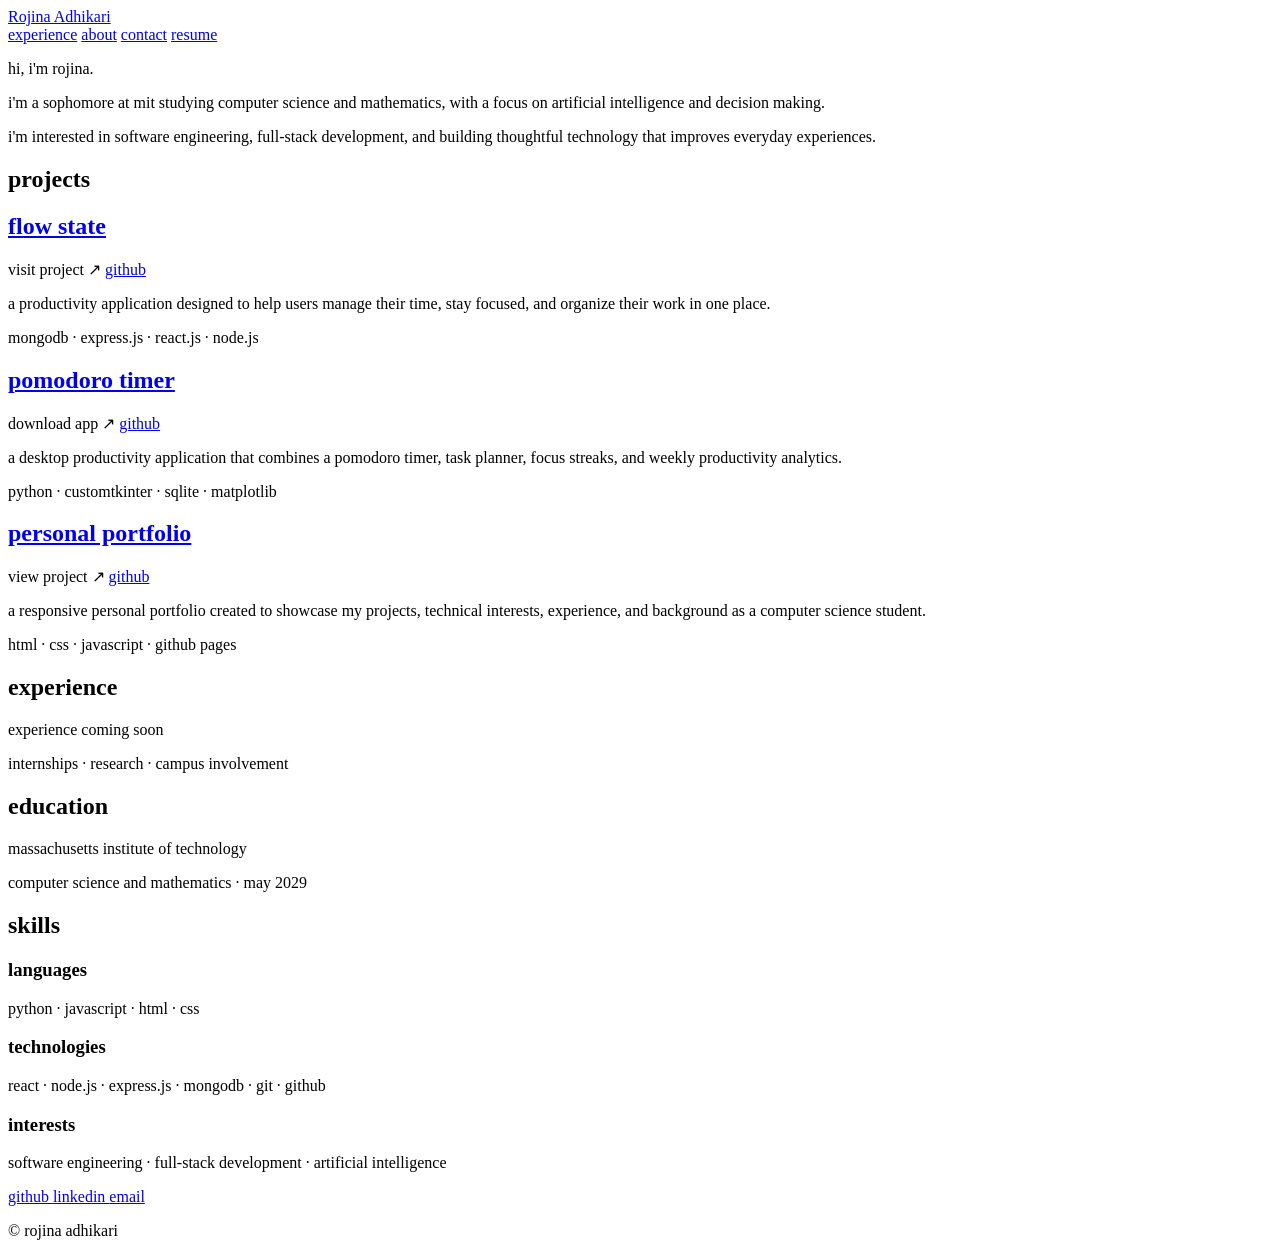
==== index.html @ 0243353c "updated pomodoro timer project" ====
<!DOCTYPE html>
<html lang="en">
<head>
    <meta charset="UTF-8">

    <meta
        name="viewport"
        content="width=device-width, initial-scale=1.0"
    >

    <meta
        name="description"
        content="Rojina Adhikari's portfolio featuring software engineering and web development projects."
    >

    <title>Rojina Adhikari | Portfolio</title>

    <link rel="stylesheet" href="style.css">
    <script src="script.js" defer></script>
</head>

<body>
    <header class="site-header">
        <a class="name" href="index.html">
            Rojina Adhikari
        </a>

        <nav aria-label="Main navigation">
            <a href="index.html" aria-current="page">experience</a>
            <a href="about.html">about</a>
            <a href="mailto:rojina@mit.edu">contact</a>

            <a
                href="assets/Rojina_Adhikari_Resume_2026.pdf"
                target="_blank"
                rel="noopener noreferrer"
            >
                resume
            </a>
        </nav>
    </header>

    <main>
        <!-- Introduction -->
        <section class="intro">
            <p class="intro-greeting">hi, i'm rojina.</p>

            <p>
                i'm a sophomore at mit studying computer science and
                mathematics, with a focus on artificial intelligence and
                decision making.
            </p>

            <p>
                i'm interested in software engineering, full-stack
                development, and building thoughtful technology that improves
                everyday experiences.
            </p>
        </section>

        <!-- Projects -->
        <section id="projects">
            <h1>projects</h1>

            <!-- project 1: Flow State -->
            <article class="project-card">
                <div class="entry-heading">
                    <h2 class="project-title">
                        <a
                            class="project-live-link"
                            href="https://megna10-rojinaadhikarii-6.onrender.com/"
                            target="_blank"
                            rel="noopener noreferrer"
                            aria-label="Open the Flow State application"
                        >
                            flow state
                        </a>
                    </h2>

                    <div class="project-actions">
                        <span class="visit-project" aria-hidden="true">
                            visit project ↗
                        </span>
                        <a
                            class="github-link"
                            href="https://github.com/weblab-class/megna10-rojinaadhikarii"
                            target="_blank"
                            rel="noopener noreferrer"
                            aria-label="View Flow State on GitHub"
                        >
                            github
                        </a>
                    </div>
                </div>

                <p class="entry-description">
                    a productivity application designed to help users manage
                    their time, stay focused, and organize their work in one
                    place.
                </p>

                <p class="entry-meta">
                    mongodb · express.js · react.js · node.js
                </p>
            </article>

            <!-- project 2: Pomodoro Timer -->
            <article class="project-card">
                <div class="entry-heading">
                    <h2 class="project-title">
                        <a
                            class="project-live-link"
                            href="https://github.com/rojinaadhikarii/pomodorotimer/releases/latest"
                            target="_blank"
                            rel="noopener noreferrer"
                            aria-label="Download the Pomodoro Timer application"
                        >
                            pomodoro timer
                        </a>
                    </h2>

                    <div class="project-actions">
                        <span class="visit-project" aria-hidden="true">
                            download app ↗
                        </span>

                        <a
                            class="github-link"
                            href="https://github.com/rojinaadhikarii/pomodorotimer"
                            target="_blank"
                            rel="noopener noreferrer"
                            aria-label="View Pomodoro Timer on GitHub"
                        >
                            github
                        </a>
                    </div>
                </div>

                <p class="entry-description">
                    a desktop productivity application that combines a pomodoro timer,
                    task planner, focus streaks, and weekly productivity analytics.
                </p>

                <p class="entry-meta">
                    python · customtkinter · sqlite · matplotlib
                </p>
            </article>

            <!-- Project 3: Portfolio -->
            <article class="project-card">
                <div class="entry-heading">
                    <h2 class="project-title">
                        <a
                            class="project-live-link"
                            href="index.html"
                            aria-label="View Rojina Adhikari's personal portfolio"
                        >
                            personal portfolio
                        </a>
                    </h2>

                    <div class="project-actions">
                        <span class="visit-project" aria-hidden="true">
                            view project ↗
                        </span>

                        <!-- Replace # with this portfolio's GitHub URL -->
                        <a
                            class="github-link unavailable"
                            href="#"
                            aria-label="Portfolio GitHub repository coming soon"
                            aria-disabled="true"
                            title="GitHub repository coming soon"
                        >
                            github
                        </a>
                    </div>
                </div>

                <p class="entry-description">
                    a responsive personal portfolio created to showcase my
                    projects, technical interests, experience, and background
                    as a computer science student.
                </p>

                <p class="entry-meta">
                    html · css · javascript · github pages
                </p>
            </article>
        </section>

        <!-- Experience -->
        <section id="experience">
            <h2 class="section-title">experience</h2>

            <article class="entry">
                <p class="entry-description">
                    experience coming soon
                </p>

                <p class="entry-meta">
                    internships · research · campus involvement
                </p>
            </article>
        </section>

        <!-- Education -->
        <section id="education">
            <h2 class="section-title">education</h2>

            <article class="entry">
                <p class="entry-description">
                    massachusetts institute of technology
                </p>

                <p class="entry-meta">
                    computer science and mathematics · may 2029
                </p>
            </article>
        </section>

        <!-- Skills -->
        <section id="skills">
            <h2 class="section-title">skills</h2>

            <div class="skills-grid">
                <div class="skill-group">
                    <h3>languages</h3>

                    <p>
                        python · javascript · html · css
                    </p>
                </div>

                <div class="skill-group">
                    <h3>technologies</h3>

                    <p>
                        react · node.js · express.js · mongodb · git · github
                    </p>
                </div>

                <div class="skill-group">
                    <h3>interests</h3>

                    <p>
                        software engineering · full-stack development ·
                        artificial intelligence
                    </p>
                </div>
            </div>
        </section>
    </main>

    <footer>
        <div class="social-links">
            <a
                href="https://github.com/rojinaadhikarii"
                target="_blank"
                rel="noopener noreferrer"
            >
                github
            </a>

            <a
                href="https://www.linkedin.com/in/rojinaadhikarii"
                target="_blank"
                rel="noopener noreferrer"
            >
                linkedin
            </a>

            <a href="mailto:rojina@mit.edu">
                email
            </a>
        </div>

        <p>
            © <span id="year"></span> rojina adhikari
        </p>
    </footer>
</body>
</html>
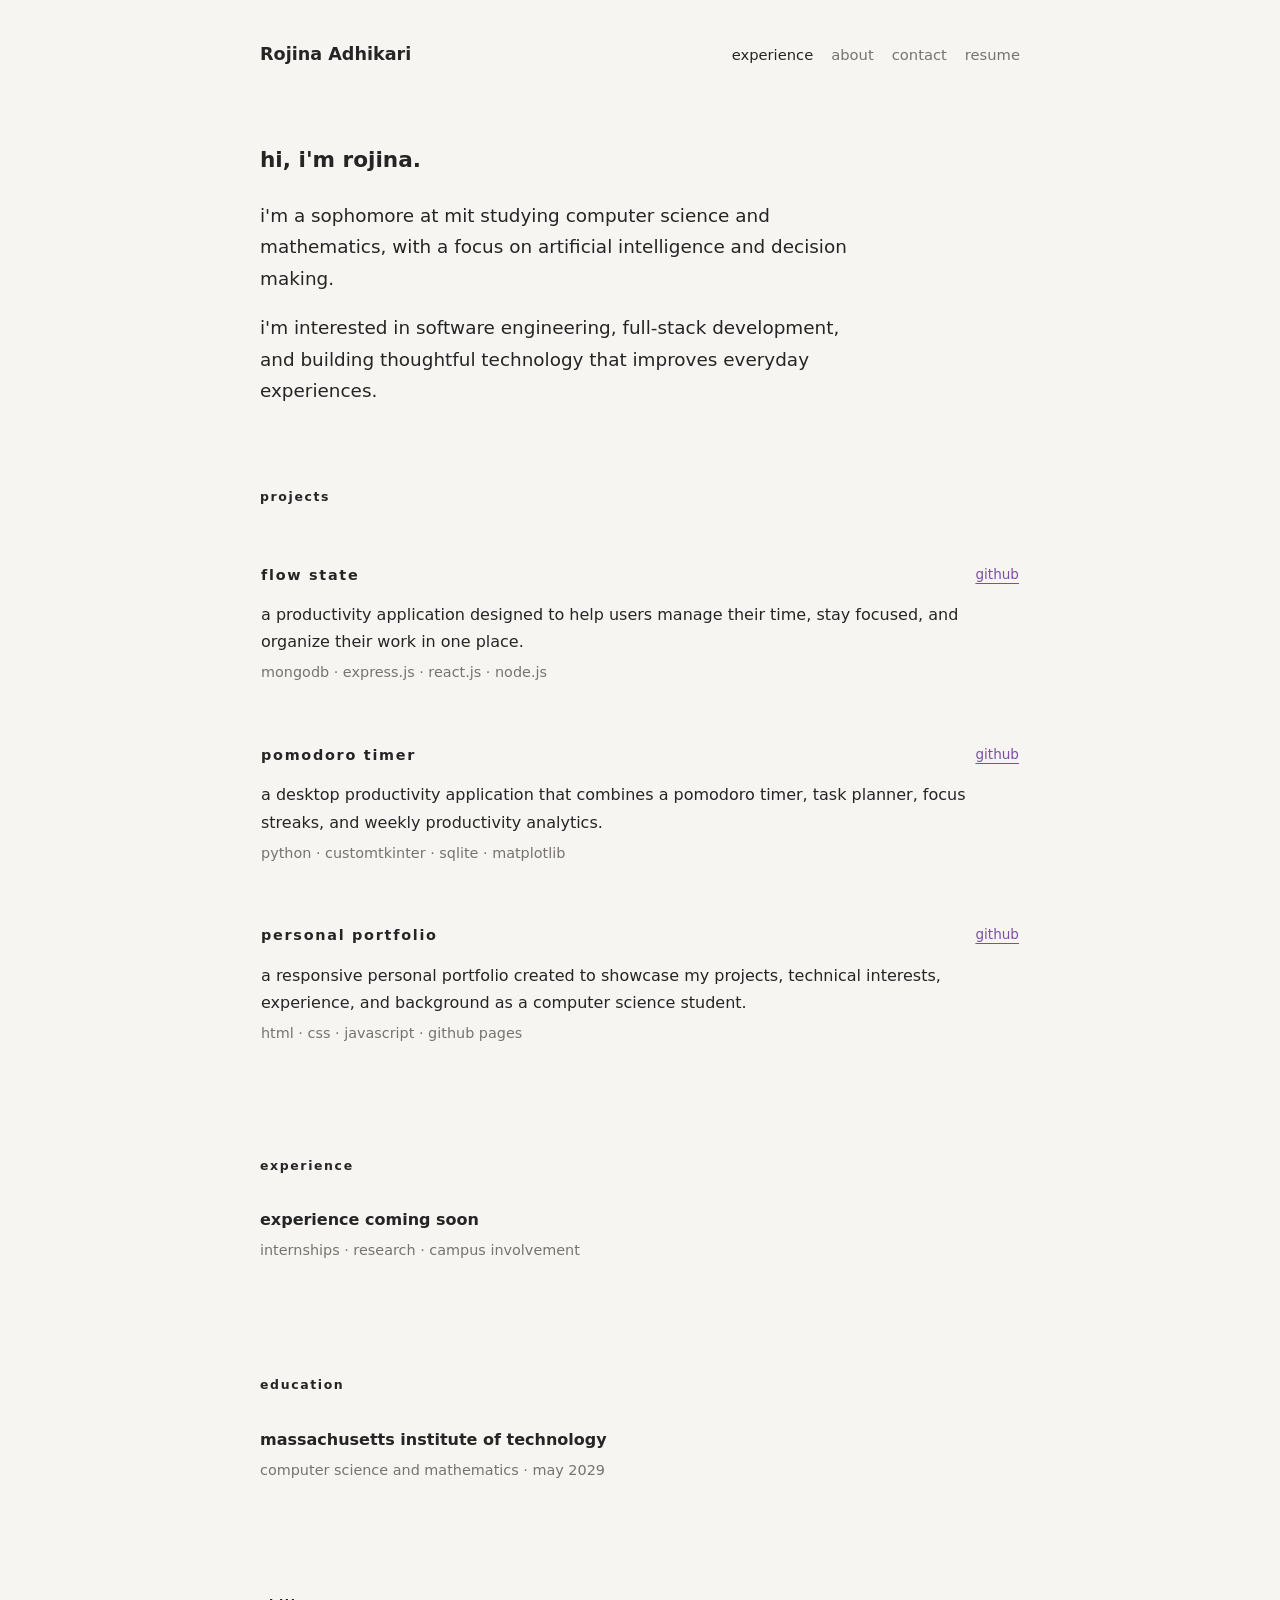
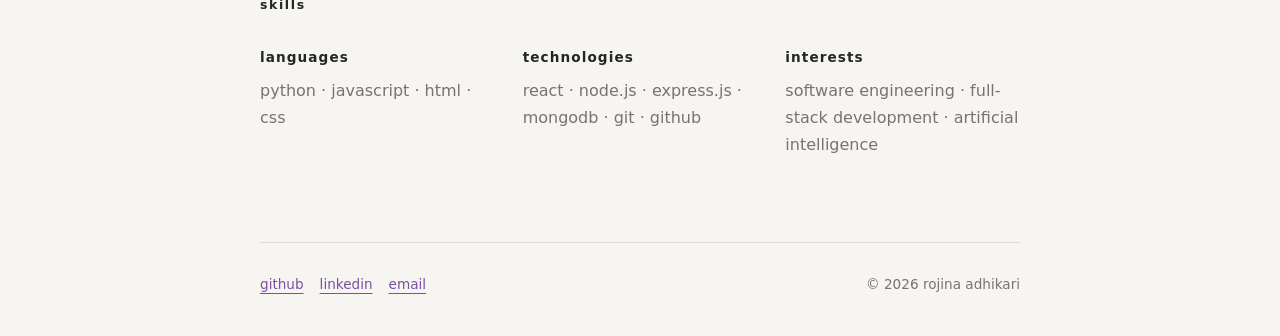
==== commit c8e72c4a: "updated portfolio project section" ====
--- a/index.html
+++ b/index.html
@@ -166,11 +166,11 @@
 
                         <!-- Replace # with this portfolio's GitHub URL -->
                         <a
-                            class="github-link unavailable"
-                            href="#"
-                            aria-label="Portfolio GitHub repository coming soon"
+                            class="github-link"
+                            href="https://github.com/rojinaadhikarii/rojinaadhikariportfolio"
+                            aria-label="Portfolio GitHub repository"
                             aria-disabled="true"
-                            title="GitHub repository coming soon"
+                            title="GitHub repository"
                         >
                             github
                         </a>
--- a/style.css
+++ b/style.css
@@ -0,0 +1,396 @@
+:root {
+    --background: #f7f5f2;
+    --text: #252525;
+    --muted: #77736d;
+    --accent: #7b4fa3;
+    --border: #dedbd6;
+    --card-hover: #efebe6;
+    --focus-ring: rgba(123, 79, 163, 0.25);
+    --max-width: 760px;
+}
+
+* {
+    box-sizing: border-box;
+}
+
+html {
+    scroll-behavior: smooth;
+}
+
+body {
+    margin: 0;
+    background: var(--background);
+    color: var(--text);
+    font-family:
+        Inter,
+        ui-sans-serif,
+        system-ui,
+        -apple-system,
+        BlinkMacSystemFont,
+        "Segoe UI",
+        sans-serif;
+    font-size: 16px;
+    line-height: 1.7;
+}
+
+a {
+    color: var(--accent);
+    text-decoration-thickness: 1px;
+    text-underline-offset: 4px;
+}
+
+a:hover {
+    opacity: 0.75;
+}
+
+a:focus-visible {
+    outline: 3px solid var(--focus-ring);
+    outline-offset: 4px;
+    border-radius: 3px;
+}
+
+/* Center the page content */
+.site-header,
+main,
+footer {
+    width: min(calc(100% - 40px), var(--max-width));
+    margin-inline: auto;
+}
+
+/* Header */
+.site-header {
+    display: flex;
+    align-items: center;
+    justify-content: space-between;
+    gap: 24px;
+    padding: 40px 0 72px;
+}
+
+.name {
+    color: var(--text);
+    font-size: 1.1rem;
+    font-weight: 600;
+    text-decoration: none;
+    white-space: nowrap;
+}
+
+nav {
+    display: flex;
+    flex-wrap: wrap;
+    gap: 18px;
+}
+
+nav a {
+    color: var(--muted);
+    font-size: 0.92rem;
+    text-decoration: none;
+}
+
+nav a:hover,
+nav a[aria-current="page"] {
+    color: var(--text);
+}
+
+/* Introduction */
+.intro {
+    max-width: 600px;
+    margin-bottom: 80px;
+    font-size: 1.15rem;
+}
+
+.intro-greeting {
+    margin-top: 0;
+    font-size: 1.35rem;
+    font-weight: 600;
+}
+
+/* Sections */
+section {
+    margin-bottom: 84px;
+}
+
+h1,
+.section-title {
+    margin: 0 0 30px;
+    font-size: 0.78rem;
+    font-weight: 700;
+    letter-spacing: 0.13em;
+}
+
+/* Regular entries */
+.entry {
+    padding: 0 0 28px;
+}
+
+.entry + .entry {
+    padding-top: 28px;
+    border-top: 1px solid var(--border);
+}
+
+.entry-description {
+    margin: 14px 0 0;
+}
+
+.entry-meta {
+    margin: 5px 0 0;
+    color: var(--muted);
+    font-size: 0.9rem;
+}
+
+/* Project cards */
+.project-card {
+    position: relative;
+    margin: 0 -22px;
+    padding: 24px 22px;
+    border: 1px solid transparent;
+    border-radius: 12px;
+    cursor: pointer;
+    transition:
+        background-color 180ms ease,
+        border-color 180ms ease,
+        box-shadow 180ms ease,
+        transform 180ms ease;
+}
+
+/* Divider between project cards */
+.project-card + .project-card {
+    margin-top: 8px;
+}
+
+.project-card:hover,
+.project-card:focus-within {
+    background: var(--card-hover);
+    border-color: var(--border);
+    box-shadow: 0 12px 30px rgba(37, 37, 37, 0.08);
+    transform: translateY(-3px);
+}
+
+/*
+The title link's invisible area covers the whole card.
+This makes the whole project card clickable.
+*/
+.project-live-link::after {
+    position: absolute;
+    inset: 0;
+    z-index: 1;
+    content: "";
+    border-radius: 12px;
+}
+
+.entry-heading {
+    display: flex;
+    align-items: flex-start;
+    justify-content: space-between;
+    gap: 20px;
+}
+
+.project-title {
+    margin: 0;
+    font-size: 0.9rem;
+    font-weight: 700;
+    letter-spacing: 0.12em;
+}
+
+.project-title a {
+    color: var(--text);
+    text-decoration: none;
+    transition: color 180ms ease;
+}
+
+.project-card:hover .project-title a,
+.project-card:focus-within .project-title a {
+    color: var(--accent);
+    opacity: 1;
+}
+
+.project-actions {
+    position: relative;
+    z-index: 2;
+    display: flex;
+    align-items: center;
+    flex-shrink: 0;
+    gap: 14px;
+    font-size: 0.85rem;
+}
+
+.visit-project {
+    color: var(--accent);
+    opacity: 0;
+    transform: translateX(-8px);
+    transition:
+        opacity 180ms ease,
+        transform 180ms ease;
+}
+
+.project-card:hover .visit-project,
+.project-card:focus-within .visit-project {
+    opacity: 1;
+    transform: translateX(0);
+}
+
+.github-link {
+    position: relative;
+    z-index: 3;
+}
+
+.github-link:hover {
+    opacity: 0.65;
+}
+
+/* Temporary links that have not been added yet */
+.unavailable {
+    color: var(--muted);
+    cursor: not-allowed;
+    text-decoration-style: dotted;
+}
+
+.muted-action {
+    color: var(--muted);
+}
+
+.project-placeholder {
+    cursor: default;
+}
+
+/* Prevent unavailable cards from looking like active links */
+.project-placeholder .project-live-link::after {
+    display: none;
+}
+
+.project-placeholder:hover {
+    transform: none;
+    box-shadow: none;
+}
+
+/* Experience and education */
+#experience .entry-description,
+#education .entry-description {
+    font-weight: 600;
+}
+
+/* Skills */
+.skills-grid {
+    display: grid;
+    grid-template-columns: repeat(3, 1fr);
+    gap: 28px;
+}
+
+.skill-group h3 {
+    margin: 0 0 8px;
+    font-size: 0.85rem;
+    font-weight: 700;
+    letter-spacing: 0.08em;
+}
+
+.skill-group p {
+    margin: 0;
+    color: var(--muted);
+}
+
+/* About page */
+.about {
+    max-width: 640px;
+}
+
+.about h1 {
+    margin: 0 0 10px;
+    font-size: 2rem;
+    letter-spacing: normal;
+    text-transform: lowercase;
+}
+
+.about p {
+    margin: 0 0 24px;
+}
+
+.pronouns {
+    color: var(--muted);
+}
+
+/* Footer */
+footer {
+    display: flex;
+    justify-content: space-between;
+    gap: 20px;
+    padding: 30px 0 40px;
+    color: var(--muted);
+    font-size: 0.85rem;
+    border-top: 1px solid var(--border);
+}
+
+footer p {
+    margin: 0;
+}
+
+.social-links {
+    display: flex;
+    flex-wrap: wrap;
+    gap: 16px;
+}
+
+/* Reduced-motion accessibility */
+@media (prefers-reduced-motion: reduce) {
+    html {
+        scroll-behavior: auto;
+    }
+
+    .project-card,
+    .visit-project,
+    .project-title a {
+        transition: none;
+    }
+}
+
+/* Phone layout */
+@media (max-width: 600px) {
+    .site-header {
+        align-items: flex-start;
+        flex-direction: column;
+        padding: 30px 0 50px;
+    }
+
+    nav {
+        gap: 14px;
+    }
+
+    .intro {
+        margin-bottom: 60px;
+    }
+
+    section {
+        margin-bottom: 64px;
+    }
+
+    .project-card {
+        margin-inline: -14px;
+        padding: 20px 14px;
+    }
+
+    .entry-heading {
+        flex-direction: column;
+        gap: 8px;
+    }
+
+    .project-actions {
+        justify-content: space-between;
+        width: 100%;
+    }
+
+    /*
+    Hover does not normally exist on phones, so keep the
+    project action visible.
+    */
+    .visit-project {
+        opacity: 1;
+        transform: none;
+    }
+
+    .skills-grid {
+        grid-template-columns: 1fr;
+        gap: 24px;
+    }
+
+    footer {
+        flex-direction: column;
+    }
+}
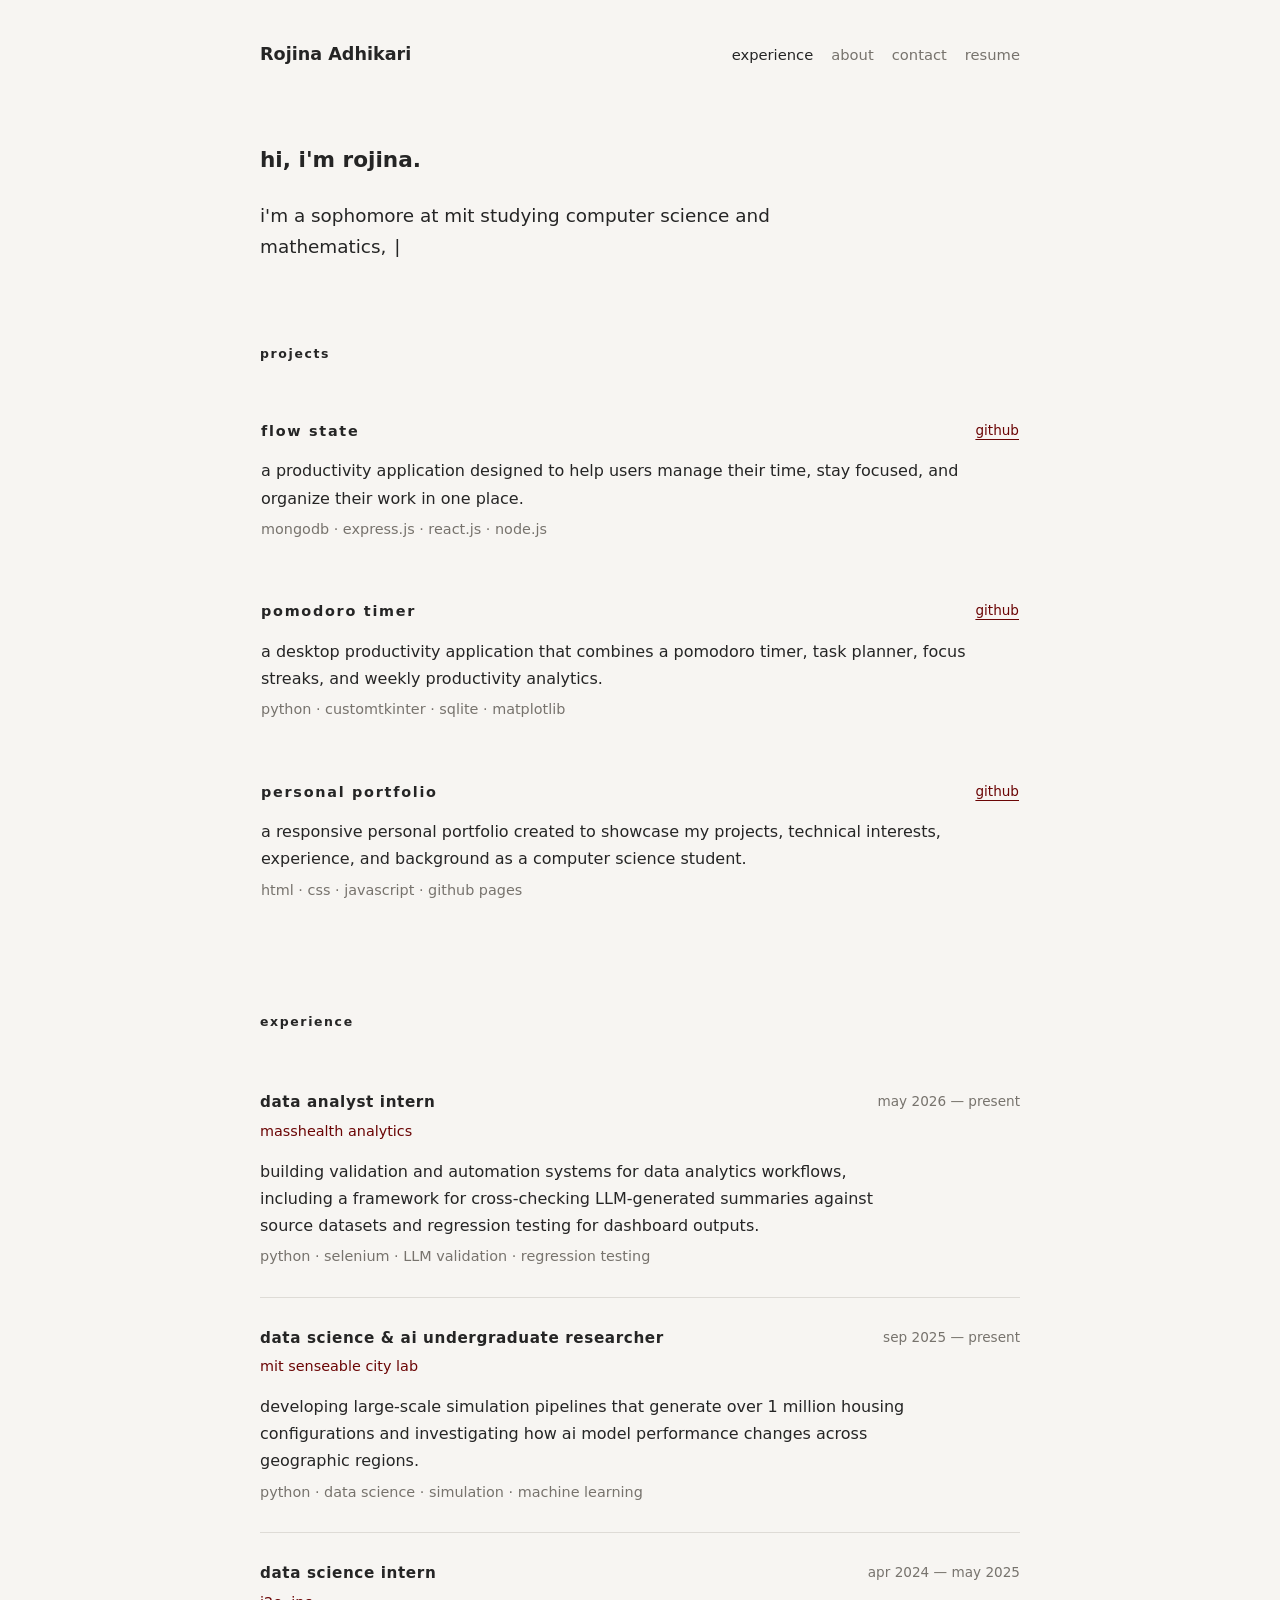
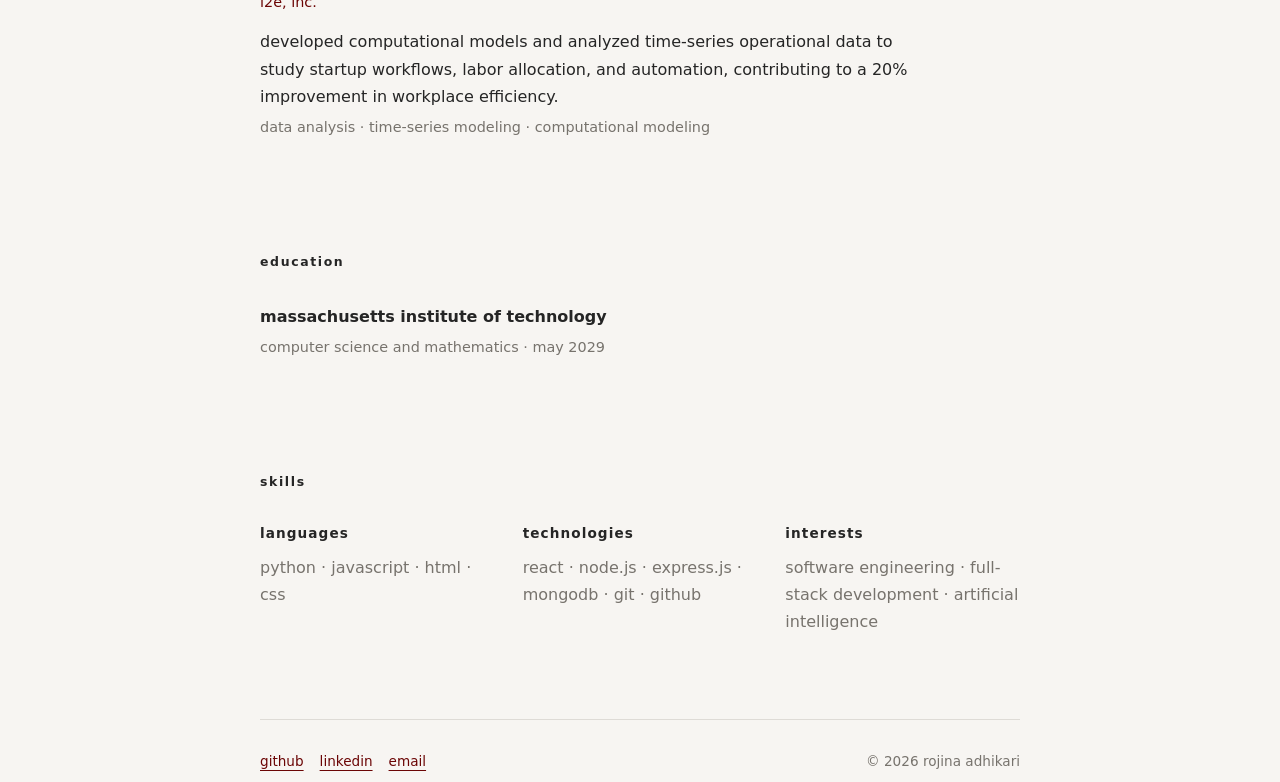
==== commit cd649a80: "Initial portfolio commit" ====
--- a/index.html
+++ b/index.html
@@ -1,5 +1,6 @@
 <!DOCTYPE html>
 <html lang="en">
+
 <head>
     <meta charset="UTF-8">
 
@@ -20,15 +21,30 @@
 </head>
 
 <body>
+
+    <!-- Header -->
     <header class="site-header">
+
         <a class="name" href="index.html">
             Rojina Adhikari
         </a>
 
         <nav aria-label="Main navigation">
-            <a href="index.html" aria-current="page">experience</a>
-            <a href="about.html">about</a>
-            <a href="mailto:rojina@mit.edu">contact</a>
+
+            <a
+                href="index.html"
+                aria-current="page"
+            >
+                experience
+            </a>
+
+            <a href="about.html">
+                about
+            </a>
+
+            <a href="mailto:rojina@mit.edu">
+                contact
+            </a>
 
             <a
                 href="assets/Rojina_Adhikari_Resume_2026.pdf"
@@ -37,35 +53,45 @@
             >
                 resume
             </a>
+
         </nav>
+
     </header>
 
+
     <main>
-        <!-- Introduction -->
+
+        <!-- Introduction / Typing Animation -->
         <section class="intro">
-            <p class="intro-greeting">hi, i'm rojina.</p>
+
+            <p class="intro-greeting">
+                <span id="typing-greeting"></span>
+            </p>
 
             <p>
-                i'm a sophomore at mit studying computer science and
-                mathematics, with a focus on artificial intelligence and
-                decision making.
+                <span id="typing-line-1"></span>
             </p>
 
             <p>
-                i'm interested in software engineering, full-stack
-                development, and building thoughtful technology that improves
-                everyday experiences.
-            </p>
+                <span id="typing-line-2"></span>
+            </p>
+
         </section>
+
 
         <!-- Projects -->
         <section id="projects">
+
             <h1>projects</h1>
 
-            <!-- project 1: Flow State -->
+
+            <!-- Project 1: Flow State -->
             <article class="project-card">
+
                 <div class="entry-heading">
+
                     <h2 class="project-title">
+
                         <a
                             class="project-live-link"
                             href="https://megna10-rojinaadhikarii-6.onrender.com/"
@@ -75,12 +101,18 @@
                         >
                             flow state
                         </a>
+
                     </h2>
 
                     <div class="project-actions">
-                        <span class="visit-project" aria-hidden="true">
+
+                        <span
+                            class="visit-project"
+                            aria-hidden="true"
+                        >
                             visit project ↗
                         </span>
+
                         <a
                             class="github-link"
                             href="https://github.com/weblab-class/megna10-rojinaadhikarii"
@@ -90,7 +122,9 @@
                         >
                             github
                         </a>
+
                     </div>
+
                 </div>
 
                 <p class="entry-description">
@@ -102,12 +136,17 @@
                 <p class="entry-meta">
                     mongodb · express.js · react.js · node.js
                 </p>
+
             </article>
 
-            <!-- project 2: Pomodoro Timer -->
+
+            <!-- Project 2: Pomodoro Timer -->
             <article class="project-card">
+
                 <div class="entry-heading">
+
                     <h2 class="project-title">
+
                         <a
                             class="project-live-link"
                             href="https://github.com/rojinaadhikarii/pomodorotimer/releases/latest"
@@ -117,10 +156,15 @@
                         >
                             pomodoro timer
                         </a>
+
                     </h2>
 
                     <div class="project-actions">
-                        <span class="visit-project" aria-hidden="true">
+
+                        <span
+                            class="visit-project"
+                            aria-hidden="true"
+                        >
                             download app ↗
                         </span>
 
@@ -133,23 +177,31 @@
                         >
                             github
                         </a>
+
                     </div>
+
                 </div>
 
                 <p class="entry-description">
-                    a desktop productivity application that combines a pomodoro timer,
-                    task planner, focus streaks, and weekly productivity analytics.
+                    a desktop productivity application that combines a
+                    pomodoro timer, task planner, focus streaks, and weekly
+                    productivity analytics.
                 </p>
 
                 <p class="entry-meta">
                     python · customtkinter · sqlite · matplotlib
                 </p>
+
             </article>
 
-            <!-- Project 3: Portfolio -->
+
+            <!-- Project 3: Personal Portfolio -->
             <article class="project-card">
+
                 <div class="entry-heading">
+
                     <h2 class="project-title">
+
                         <a
                             class="project-live-link"
                             href="index.html"
@@ -157,24 +209,30 @@
                         >
                             personal portfolio
                         </a>
+
                     </h2>
 
                     <div class="project-actions">
-                        <span class="visit-project" aria-hidden="true">
+
+                        <span
+                            class="visit-project"
+                            aria-hidden="true"
+                        >
                             view project ↗
                         </span>
 
-                        <!-- Replace # with this portfolio's GitHub URL -->
                         <a
                             class="github-link"
                             href="https://github.com/rojinaadhikarii/rojinaadhikariportfolio"
-                            aria-label="Portfolio GitHub repository"
-                            aria-disabled="true"
-                            title="GitHub repository"
+                            target="_blank"
+                            rel="noopener noreferrer"
+                            aria-label="View personal portfolio on GitHub"
                         >
                             github
                         </a>
+
                     </div>
+
                 </div>
 
                 <p class="entry-description">
@@ -186,29 +244,117 @@
                 <p class="entry-meta">
                     html · css · javascript · github pages
                 </p>
+
             </article>
+
         </section>
 
+
         <!-- Experience -->
-        <section id="experience">
-            <h2 class="section-title">experience</h2>
-
-            <article class="entry">
-                <p class="entry-description">
-                    experience coming soon
-                </p>
-
-                <p class="entry-meta">
-                    internships · research · campus involvement
-                </p>
-            </article>
-        </section>
+    <section id="experience">
+        <h2 class="section-title">experience</h2>
+
+        <!-- MassHealth -->
+        <article class="experience-entry">
+            <div class="experience-heading">
+                <div>
+                    <h3 class="experience-role">
+                        data analyst intern
+                    </h3>
+
+                    <p class="experience-company">
+                        masshealth analytics
+                    </p>
+                </div>
+
+                <p class="experience-date">
+                    may 2026 — present
+                </p>
+            </div>
+
+            <p class="experience-description">
+                building validation and automation systems for data analytics
+                workflows, including a framework for cross-checking LLM-generated
+                summaries against source datasets and regression testing for
+                dashboard outputs.
+            </p>
+
+            <p class="entry-meta">
+                python · selenium · LLM validation · regression testing
+            </p>
+        </article>
+
+
+        <!-- MIT Senseable City Lab -->
+        <article class="experience-entry">
+            <div class="experience-heading">
+                <div>
+                    <h3 class="experience-role">
+                        data science & ai undergraduate researcher
+                    </h3>
+
+                    <p class="experience-company">
+                        mit senseable city lab
+                    </p>
+                </div>
+
+                <p class="experience-date">
+                    sep 2025 — present
+                </p>
+            </div>
+
+            <p class="experience-description">
+                developing large-scale simulation pipelines that generate over
+                1 million housing configurations and investigating how ai model
+                performance changes across geographic regions.
+            </p>
+
+            <p class="entry-meta">
+                python · data science · simulation · machine learning
+            </p>
+        </article>
+
+
+        <!-- i2E -->
+        <article class="experience-entry">
+            <div class="experience-heading">
+                <div>
+                    <h3 class="experience-role">
+                        data science intern
+                    </h3>
+
+                    <p class="experience-company">
+                        i2e, inc.
+                    </p>
+                </div>
+
+                <p class="experience-date">
+                    apr 2024 — may 2025
+                </p>
+            </div>
+
+            <p class="experience-description">
+                developed computational models and analyzed time-series
+                operational data to study startup workflows, labor allocation,
+                and automation, contributing to a 20% improvement in workplace
+                efficiency.
+            </p>
+
+            <p class="entry-meta">
+                data analysis · time-series modeling · computational modeling
+            </p>
+        </article>
+    </section>
 
         <!-- Education -->
         <section id="education">
-            <h2 class="section-title">education</h2>
+
+            <h2 class="section-title">
+                education
+            </h2>
 
             <article class="entry">
+
                 <p class="entry-description">
                     massachusetts institute of technology
                 </p>
@@ -216,44 +362,66 @@
                 <p class="entry-meta">
                     computer science and mathematics · may 2029
                 </p>
+
             </article>
+
         </section>
+
 
         <!-- Skills -->
         <section id="skills">
-            <h2 class="section-title">skills</h2>
+
+            <h2 class="section-title">
+                skills
+            </h2>
 
             <div class="skills-grid">
+
                 <div class="skill-group">
+
                     <h3>languages</h3>
 
                     <p>
                         python · javascript · html · css
                     </p>
-                </div>
+
+                </div>
+
 
                 <div class="skill-group">
+
                     <h3>technologies</h3>
 
                     <p>
                         react · node.js · express.js · mongodb · git · github
                     </p>
-                </div>
+
+                </div>
+
 
                 <div class="skill-group">
+
                     <h3>interests</h3>
 
                     <p>
                         software engineering · full-stack development ·
                         artificial intelligence
                     </p>
-                </div>
+
+                </div>
+
             </div>
+
         </section>
+
     </main>
 
+
+    <!-- Footer -->
     <footer>
+
         <div class="social-links">
+
             <a
                 href="https://github.com/rojinaadhikarii"
                 target="_blank"
@@ -273,11 +441,15 @@
             <a href="mailto:rojina@mit.edu">
                 email
             </a>
+
         </div>
 
         <p>
             © <span id="year"></span> rojina adhikari
         </p>
+
     </footer>
+
 </body>
+
 </html>
--- a/style.css
+++ b/style.css
@@ -2,10 +2,10 @@
     --background: #f7f5f2;
     --text: #252525;
     --muted: #77736d;
-    --accent: #7b4fa3;
+    --accent: #6b0505;
     --border: #dedbd6;
     --card-hover: #efebe6;
-    --focus-ring: rgba(123, 79, 163, 0.25);
+    --focus-ring: rgba(106, 14, 14, 0.803);
     --max-width: 760px;
 }
 
@@ -262,13 +262,13 @@
     box-shadow: none;
 }
 
-/* Experience and education */
+/* experience and education */
 #experience .entry-description,
 #education .entry-description {
     font-weight: 600;
 }
 
-/* Skills */
+/* skills */
 .skills-grid {
     display: grid;
     grid-template-columns: repeat(3, 1fr);
@@ -393,4 +393,80 @@
     footer {
         flex-direction: column;
     }
+}
+
+/* typing effects */
+
+.typing-active::after {
+    content: "|";
+    margin-left: 2px;
+    animation: blink 0.4s infinite;
+}
+
+@keyframes blink {
+    0%,
+    50% {
+        opacity: 1;
+    }
+
+    51%,
+    100% {
+        opacity: 0;
+    }
+}
+
+/* Experience */
+
+.experience-entry {
+    padding: 28px 0;
+}
+
+.experience-entry + .experience-entry {
+    border-top: 1px solid var(--border);
+}
+
+.experience-heading {
+    display: flex;
+    align-items: flex-start;
+    justify-content: space-between;
+    gap: 24px;
+}
+
+.experience-role {
+    margin: 0;
+    font-size: 0.95rem;
+    font-weight: 700;
+    letter-spacing: 0.04em;
+}
+
+.experience-company {
+    margin: 3px 0 0;
+    color: var(--accent);
+    font-size: 0.9rem;
+    font-weight: 500;
+}
+
+.experience-date {
+    flex-shrink: 0;
+    margin: 0;
+    color: var(--muted);
+    font-size: 0.85rem;
+}
+
+.experience-description {
+    max-width: 650px;
+    margin: 14px 0 0;
+}
+
+/* mobile experience layout */
+
+@media (max-width: 600px) {
+    .experience-heading {
+        flex-direction: column;
+        gap: 4px;
+    }
+
+    .experience-date {
+        margin-top: 2px;
+    }
 }
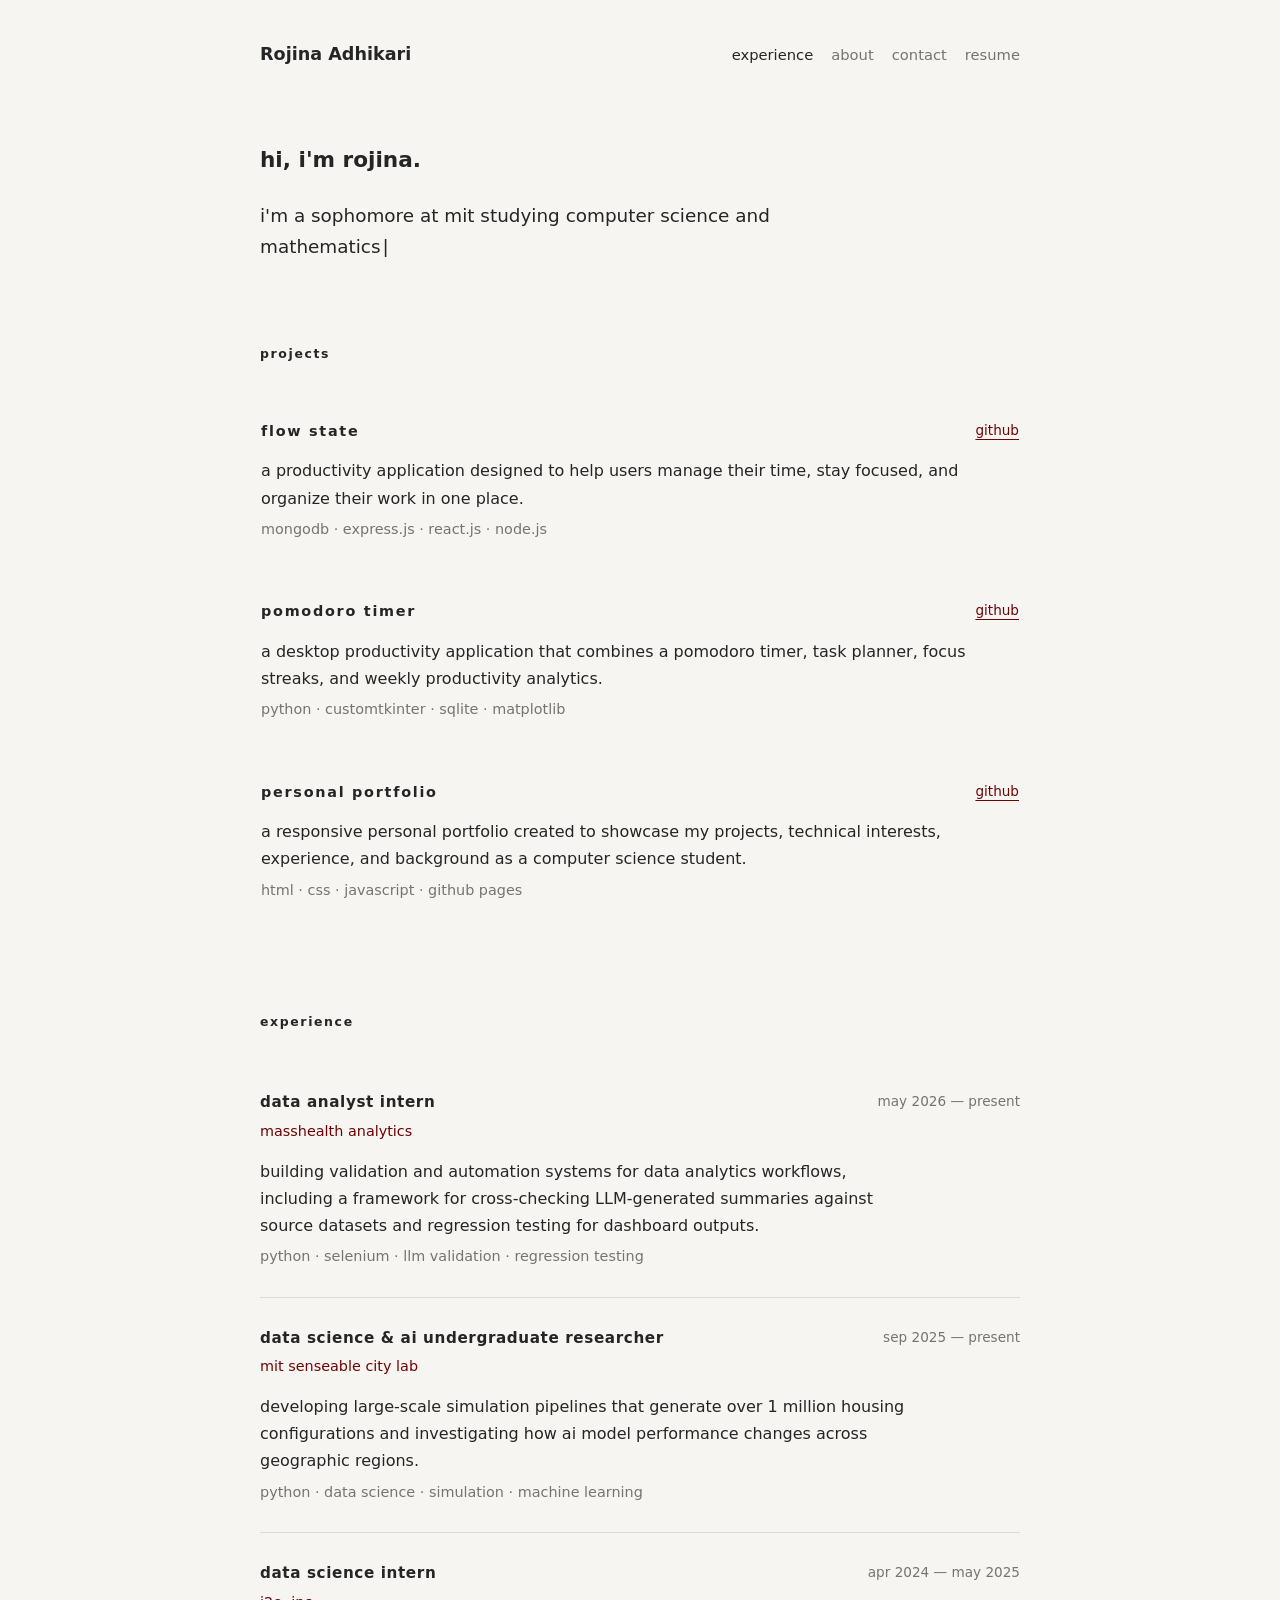
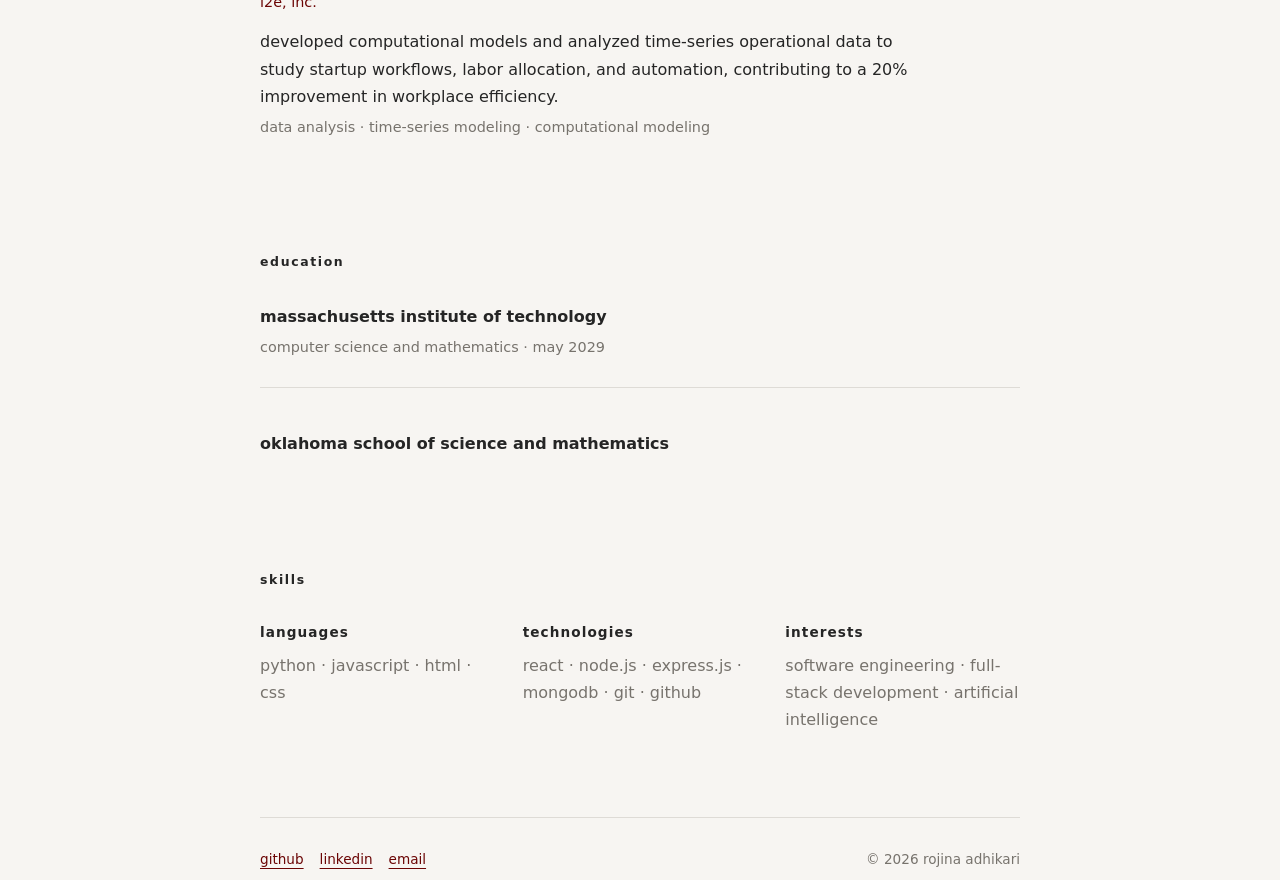
==== commit 146d9a77: "updated education section" ====
--- a/index.html
+++ b/index.html
@@ -48,6 +48,7 @@
 
             <a
                 href="assets/Rojina_Adhikari_Resume_2026.pdf"
+                
                 target="_blank"
                 rel="noopener noreferrer"
             >
@@ -280,7 +281,7 @@
             </p>
 
             <p class="entry-meta">
-                python · selenium · LLM validation · regression testing
+                python · selenium · llm validation · regression testing
             </p>
         </article>
 
@@ -365,6 +366,18 @@
 
             </article>
 
+            <article class="entry">
+
+                <p class="entry-description">
+                    oklahoma school of science and mathematics
+                </p>
+
+                <!-- <p class="entry-meta">
+                    computer science and mathematics · may 2029
+                </p> -->
+
+            </article>
+
         </section>
 
 
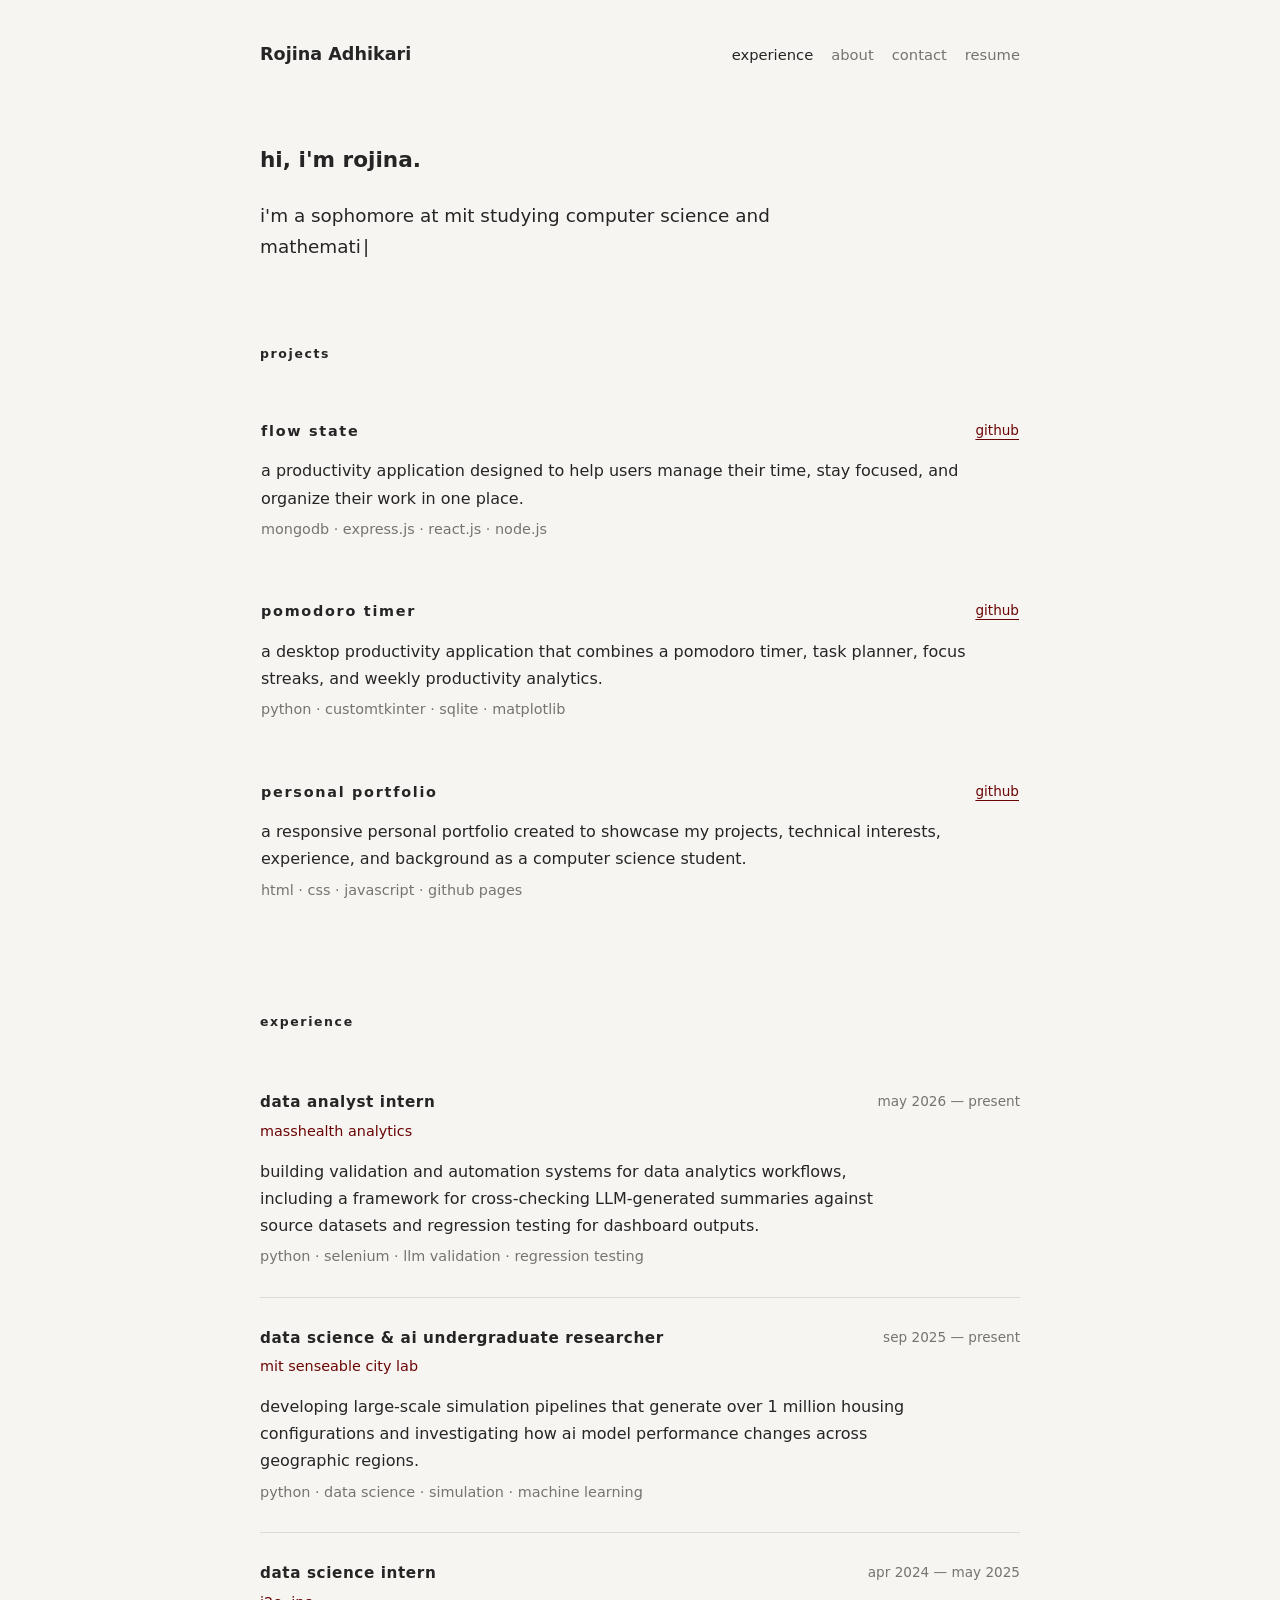
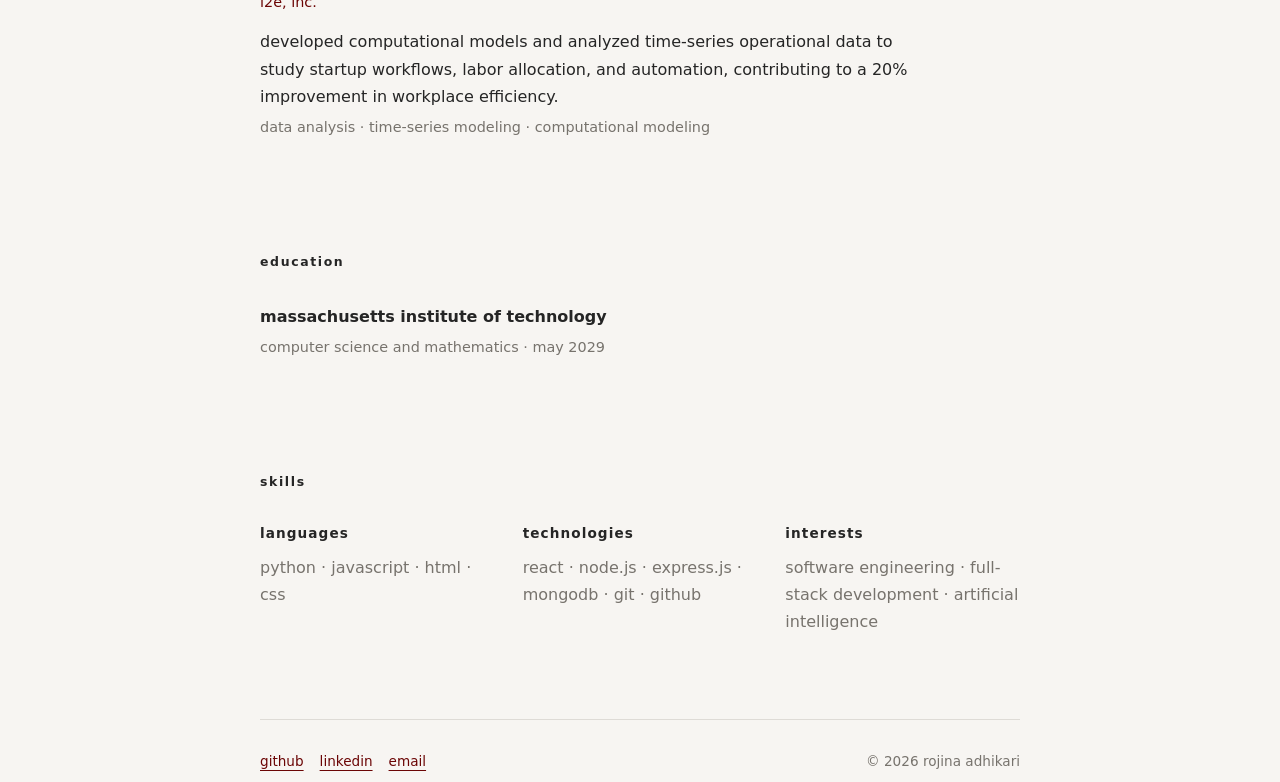
==== commit e11e0061: "removed education sub section" ====
--- a/index.html
+++ b/index.html
@@ -366,18 +366,6 @@
 
             </article>
 
-            <article class="entry">
-
-                <p class="entry-description">
-                    oklahoma school of science and mathematics
-                </p>
-
-                <!-- <p class="entry-meta">
-                    computer science and mathematics · may 2029
-                </p> -->
-
-            </article>
-
         </section>
 
 
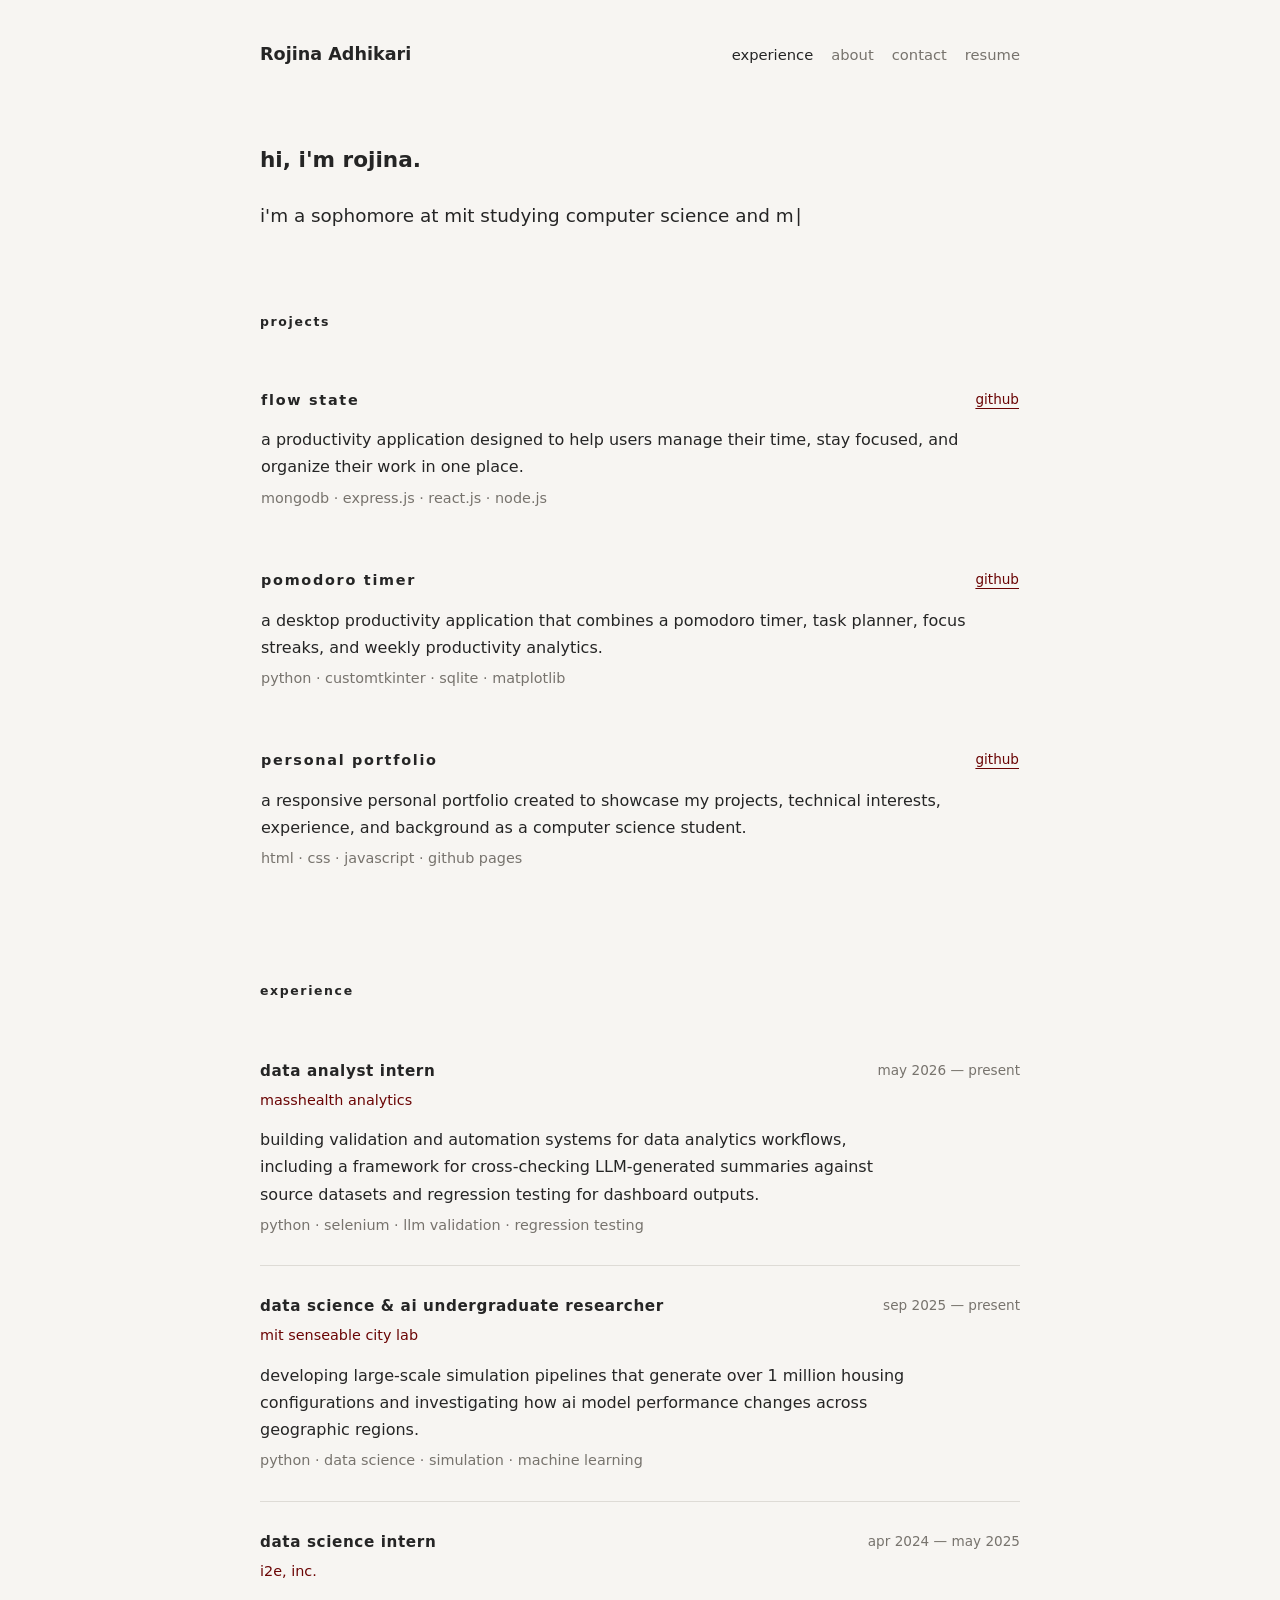
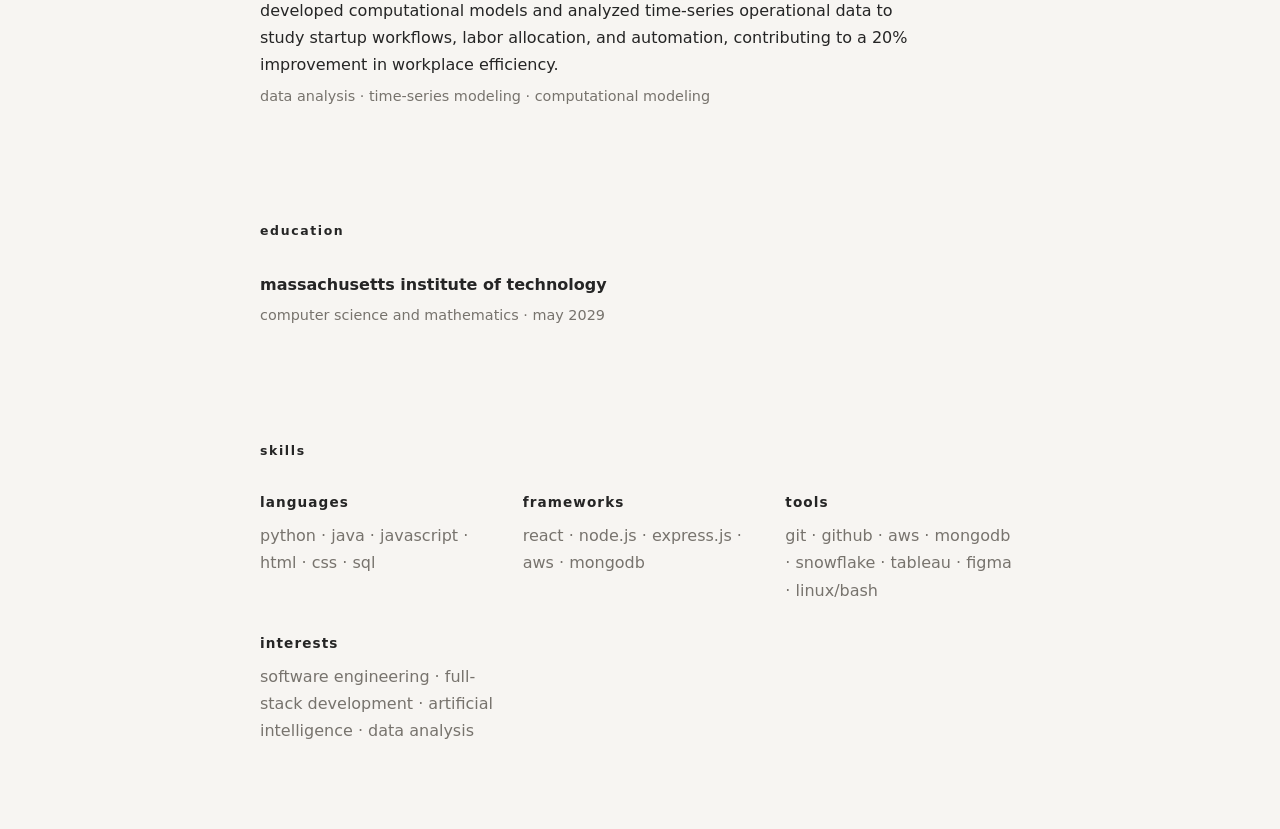
==== commit 8653b423: "updated skills section categories" ====
--- a/index.html
+++ b/index.html
@@ -379,78 +379,34 @@
             <div class="skills-grid">
 
                 <div class="skill-group">
-
                     <h3>languages</h3>
-
                     <p>
-                        python · javascript · html · css
-                    </p>
-
-                </div>
-
+                        python · java · javascript · html · css · sql
+                    </p>
+                </div>
 
                 <div class="skill-group">
-
-                    <h3>technologies</h3>
-
+                    <h3>frameworks</h3>
                     <p>
-                        react · node.js · express.js · mongodb · git · github
-                    </p>
-
-                </div>
-
+                        react · node.js · express.js · aws · mongodb
+                    </p>
+                </div>
 
                 <div class="skill-group">
-
+                    <h3>tools</h3>
+                    <p>
+                        git · github · aws · mongodb · snowflake · tableau · figma · linux/bash
+                    </p>
+                </div>
+
+                <div class="skill-group">
                     <h3>interests</h3>
-
                     <p>
                         software engineering · full-stack development ·
-                        artificial intelligence
-                    </p>
-
+                        artificial intelligence · data analysis
+                    </p>
                 </div>
 
             </div>
 
-        </section>
-
-    </main>
-
-
-    <!-- Footer -->
-    <footer>
-
-        <div class="social-links">
-
-            <a
-                href="https://github.com/rojinaadhikarii"
-                target="_blank"
-                rel="noopener noreferrer"
-            >
-                github
-            </a>
-
-            <a
-                href="https://www.linkedin.com/in/rojinaadhikarii"
-                target="_blank"
-                rel="noopener noreferrer"
-            >
-                linkedin
-            </a>
-
-            <a href="mailto:rojina@mit.edu">
-                email
-            </a>
-
-        </div>
-
-        <p>
-            © <span id="year"></span> rojina adhikari
-        </p>
-
-    </footer>
-
-</body>
-
-</html>+        </section>
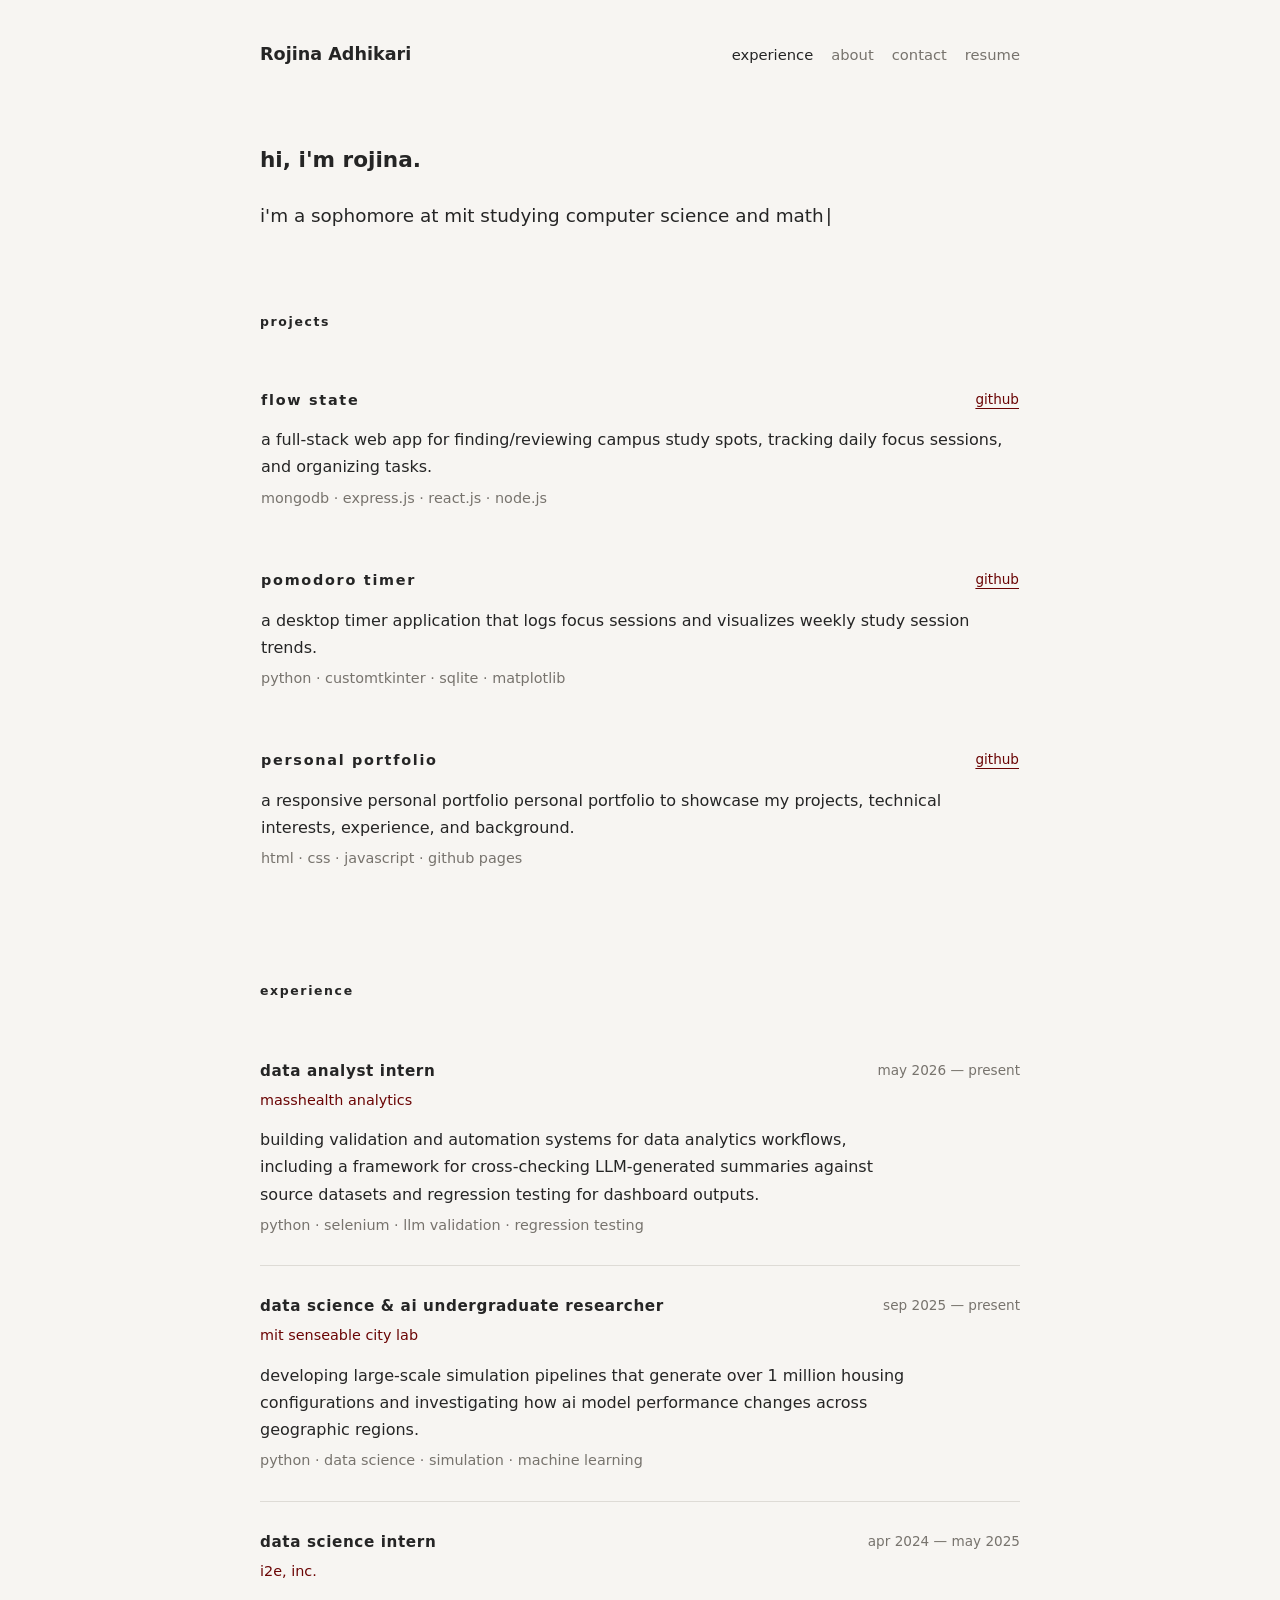
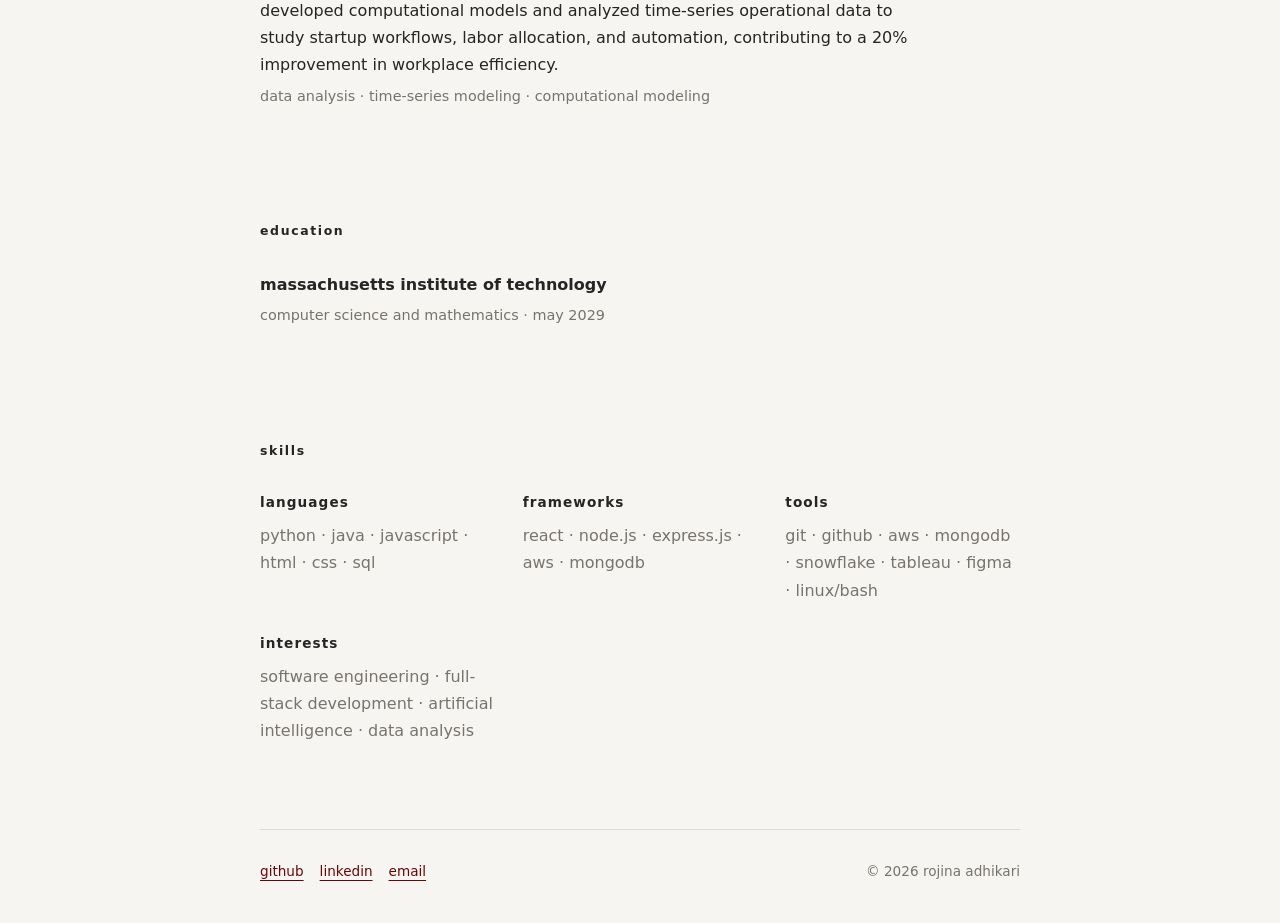
==== commit 62985fe6: "updated project descriptions" ====
--- a/index.html
+++ b/index.html
@@ -22,7 +22,7 @@
 
 <body>
 
-    <!-- Header -->
+    <!-- header -->
     <header class="site-header">
 
         <a class="name" href="index.html">
@@ -48,7 +48,6 @@
 
             <a
                 href="assets/Rojina_Adhikari_Resume_2026.pdf"
-                
                 target="_blank"
                 rel="noopener noreferrer"
             >
@@ -62,7 +61,7 @@
 
     <main>
 
-        <!-- Introduction / Typing Animation -->
+        <!-- intro -->
         <section class="intro">
 
             <p class="intro-greeting">
@@ -80,13 +79,13 @@
         </section>
 
 
-        <!-- Projects -->
+        <!-- projects -->
         <section id="projects">
 
             <h1>projects</h1>
 
 
-            <!-- Project 1: Flow State -->
+            <!-- flow state -->
             <article class="project-card">
 
                 <div class="entry-heading">
@@ -129,9 +128,7 @@
                 </div>
 
                 <p class="entry-description">
-                    a productivity application designed to help users manage
-                    their time, stay focused, and organize their work in one
-                    place.
+                    a full-stack web app for finding/reviewing campus study spots, tracking daily focus sessions, and organizing tasks.
                 </p>
 
                 <p class="entry-meta">
@@ -141,7 +138,7 @@
             </article>
 
 
-            <!-- Project 2: Pomodoro Timer -->
+            <!-- pomodoro timer -->
             <article class="project-card">
 
                 <div class="entry-heading">
@@ -184,9 +181,7 @@
                 </div>
 
                 <p class="entry-description">
-                    a desktop productivity application that combines a
-                    pomodoro timer, task planner, focus streaks, and weekly
-                    productivity analytics.
+                    a desktop timer application that logs focus sessions and visualizes weekly study session trends.
                 </p>
 
                 <p class="entry-meta">
@@ -196,7 +191,7 @@
             </article>
 
 
-            <!-- Project 3: Personal Portfolio -->
+            <!-- portfolio -->
             <article class="project-card">
 
                 <div class="entry-heading">
@@ -237,9 +232,7 @@
                 </div>
 
                 <p class="entry-description">
-                    a responsive personal portfolio created to showcase my
-                    projects, technical interests, experience, and background
-                    as a computer science student.
+                    a responsive personal portfolio personal portfolio to showcase my projects, technical interests, experience, and background.
                 </p>
 
                 <p class="entry-meta">
@@ -251,103 +244,104 @@
         </section>
 
 
-        <!-- Experience -->
-    <section id="experience">
-        <h2 class="section-title">experience</h2>
-
-        <!-- MassHealth -->
-        <article class="experience-entry">
-            <div class="experience-heading">
-                <div>
-                    <h3 class="experience-role">
-                        data analyst intern
-                    </h3>
-
-                    <p class="experience-company">
-                        masshealth analytics
-                    </p>
-                </div>
-
-                <p class="experience-date">
-                    may 2026 — present
-                </p>
-            </div>
-
-            <p class="experience-description">
-                building validation and automation systems for data analytics
-                workflows, including a framework for cross-checking LLM-generated
-                summaries against source datasets and regression testing for
-                dashboard outputs.
-            </p>
-
-            <p class="entry-meta">
-                python · selenium · llm validation · regression testing
-            </p>
-        </article>
-
-
-        <!-- MIT Senseable City Lab -->
-        <article class="experience-entry">
-            <div class="experience-heading">
-                <div>
-                    <h3 class="experience-role">
-                        data science & ai undergraduate researcher
-                    </h3>
-
-                    <p class="experience-company">
-                        mit senseable city lab
-                    </p>
-                </div>
-
-                <p class="experience-date">
-                    sep 2025 — present
-                </p>
-            </div>
-
-            <p class="experience-description">
-                developing large-scale simulation pipelines that generate over
-                1 million housing configurations and investigating how ai model
-                performance changes across geographic regions.
-            </p>
-
-            <p class="entry-meta">
-                python · data science · simulation · machine learning
-            </p>
-        </article>
-
-
-        <!-- i2E -->
-        <article class="experience-entry">
-            <div class="experience-heading">
-                <div>
-                    <h3 class="experience-role">
-                        data science intern
-                    </h3>
-
-                    <p class="experience-company">
-                        i2e, inc.
-                    </p>
-                </div>
-
-                <p class="experience-date">
-                    apr 2024 — may 2025
-                </p>
-            </div>
-
-            <p class="experience-description">
-                developed computational models and analyzed time-series
-                operational data to study startup workflows, labor allocation,
-                and automation, contributing to a 20% improvement in workplace
-                efficiency.
-            </p>
-
-            <p class="entry-meta">
-                data analysis · time-series modeling · computational modeling
-            </p>
-        </article>
-    </section>
-
-        <!-- Education -->
+        <!-- experience -->
+        <section id="experience">
+            <h2 class="section-title">experience</h2>
+
+            <!-- masshealth -->
+            <article class="experience-entry">
+                <div class="experience-heading">
+                    <div>
+                        <h3 class="experience-role">
+                            data analyst intern
+                        </h3>
+
+                        <p class="experience-company">
+                            masshealth analytics
+                        </p>
+                    </div>
+
+                    <p class="experience-date">
+                        may 2026 — present
+                    </p>
+                </div>
+
+                <p class="experience-description">
+                    building validation and automation systems for data analytics
+                    workflows, including a framework for cross-checking LLM-generated
+                    summaries against source datasets and regression testing for
+                    dashboard outputs.
+                </p>
+
+                <p class="entry-meta">
+                    python · selenium · llm validation · regression testing
+                </p>
+            </article>
+
+
+            <!-- mit senseable city lab -->
+            <article class="experience-entry">
+                <div class="experience-heading">
+                    <div>
+                        <h3 class="experience-role">
+                            data science & ai undergraduate researcher
+                        </h3>
+
+                        <p class="experience-company">
+                            mit senseable city lab
+                        </p>
+                    </div>
+
+                    <p class="experience-date">
+                        sep 2025 — present
+                    </p>
+                </div>
+
+                <p class="experience-description">
+                    developing large-scale simulation pipelines that generate over
+                    1 million housing configurations and investigating how ai model
+                    performance changes across geographic regions.
+                </p>
+
+                <p class="entry-meta">
+                    python · data science · simulation · machine learning
+                </p>
+            </article>
+
+
+            <!-- i2e -->
+            <article class="experience-entry">
+                <div class="experience-heading">
+                    <div>
+                        <h3 class="experience-role">
+                            data science intern
+                        </h3>
+
+                        <p class="experience-company">
+                            i2e, inc.
+                        </p>
+                    </div>
+
+                    <p class="experience-date">
+                        apr 2024 — may 2025
+                    </p>
+                </div>
+
+                <p class="experience-description">
+                    developed computational models and analyzed time-series
+                    operational data to study startup workflows, labor allocation,
+                    and automation, contributing to a 20% improvement in workplace
+                    efficiency.
+                </p>
+
+                <p class="entry-meta">
+                    data analysis · time-series modeling · computational modeling
+                </p>
+            </article>
+        </section>
+
+
+        <!-- education -->
         <section id="education">
 
             <h2 class="section-title">
@@ -369,7 +363,7 @@
         </section>
 
 
-        <!-- Skills -->
+        <!-- skills -->
         <section id="skills">
 
             <h2 class="section-title">
@@ -409,4 +403,44 @@
 
             </div>
 
-        </section>+        </section>
+
+    </main>
+
+
+    <!-- footer -->
+    <footer>
+
+        <div class="social-links">
+
+            <a
+                href="https://github.com/rojinaadhikarii"
+                target="_blank"
+                rel="noopener noreferrer"
+            >
+                github
+            </a>
+
+            <a
+                href="https://www.linkedin.com/in/rojinaadhikarii"
+                target="_blank"
+                rel="noopener noreferrer"
+            >
+                linkedin
+            </a>
+
+            <a href="mailto:rojina@mit.edu">
+                email
+            </a>
+
+        </div>
+
+        <p>
+            © <span id="year"></span> rojina adhikari
+        </p>
+
+    </footer>
+
+</body>
+
+</html>
--- a/style.css
+++ b/style.css
@@ -49,7 +49,7 @@
     border-radius: 3px;
 }
 
-/* Center the page content */
+/* center page content */
 .site-header,
 main,
 footer {
@@ -57,7 +57,7 @@
     margin-inline: auto;
 }
 
-/* Header */
+/* header */
 .site-header {
     display: flex;
     align-items: center;
@@ -91,7 +91,7 @@
     color: var(--text);
 }
 
-/* Introduction */
+/* introduction */
 .intro {
     max-width: 600px;
     margin-bottom: 80px;
@@ -117,7 +117,7 @@
     letter-spacing: 0.13em;
 }
 
-/* Regular entries */
+/* regular entries */
 .entry {
     padding: 0 0 28px;
 }
@@ -137,7 +137,7 @@
     font-size: 0.9rem;
 }
 
-/* Project cards */
+/* project cards */
 .project-card {
     position: relative;
     margin: 0 -22px;
@@ -152,7 +152,7 @@
         transform 180ms ease;
 }
 
-/* Divider between project cards */
+/* divider between project cards */
 .project-card + .project-card {
     margin-top: 8px;
 }
@@ -166,8 +166,7 @@
 }
 
 /*
-The title link's invisible area covers the whole card.
-This makes the whole project card clickable.
+make project card clickable.
 */
 .project-live-link::after {
     position: absolute;
@@ -237,7 +236,6 @@
     opacity: 0.65;
 }
 
-/* Temporary links that have not been added yet */
 .unavailable {
     color: var(--muted);
     cursor: not-allowed;
@@ -252,7 +250,7 @@
     cursor: default;
 }
 
-/* Prevent unavailable cards from looking like active links */
+/* prevent unavailable cards from looking like active links */
 .project-placeholder .project-live-link::after {
     display: none;
 }
@@ -287,7 +285,7 @@
     color: var(--muted);
 }
 
-/* About page */
+/* about page */
 .about {
     max-width: 640px;
 }
@@ -307,7 +305,7 @@
     color: var(--muted);
 }
 
-/* Footer */
+/* footer */
 footer {
     display: flex;
     justify-content: space-between;
@@ -328,7 +326,7 @@
     gap: 16px;
 }
 
-/* Reduced-motion accessibility */
+/* reduced-motion accessibility */
 @media (prefers-reduced-motion: reduce) {
     html {
         scroll-behavior: auto;
@@ -341,7 +339,7 @@
     }
 }
 
-/* Phone layout */
+/* phone layout */
 @media (max-width: 600px) {
     .site-header {
         align-items: flex-start;
@@ -376,10 +374,7 @@
         width: 100%;
     }
 
-    /*
-    Hover does not normally exist on phones, so keep the
-    project action visible.
-    */
+
     .visit-project {
         opacity: 1;
         transform: none;
@@ -415,7 +410,7 @@
     }
 }
 
-/* Experience */
+/* experience */
 
 .experience-entry {
     padding: 28px 0;
@@ -458,7 +453,7 @@
     margin: 14px 0 0;
 }
 
-/* mobile experience layout */
+/* phone layout */
 
 @media (max-width: 600px) {
     .experience-heading {
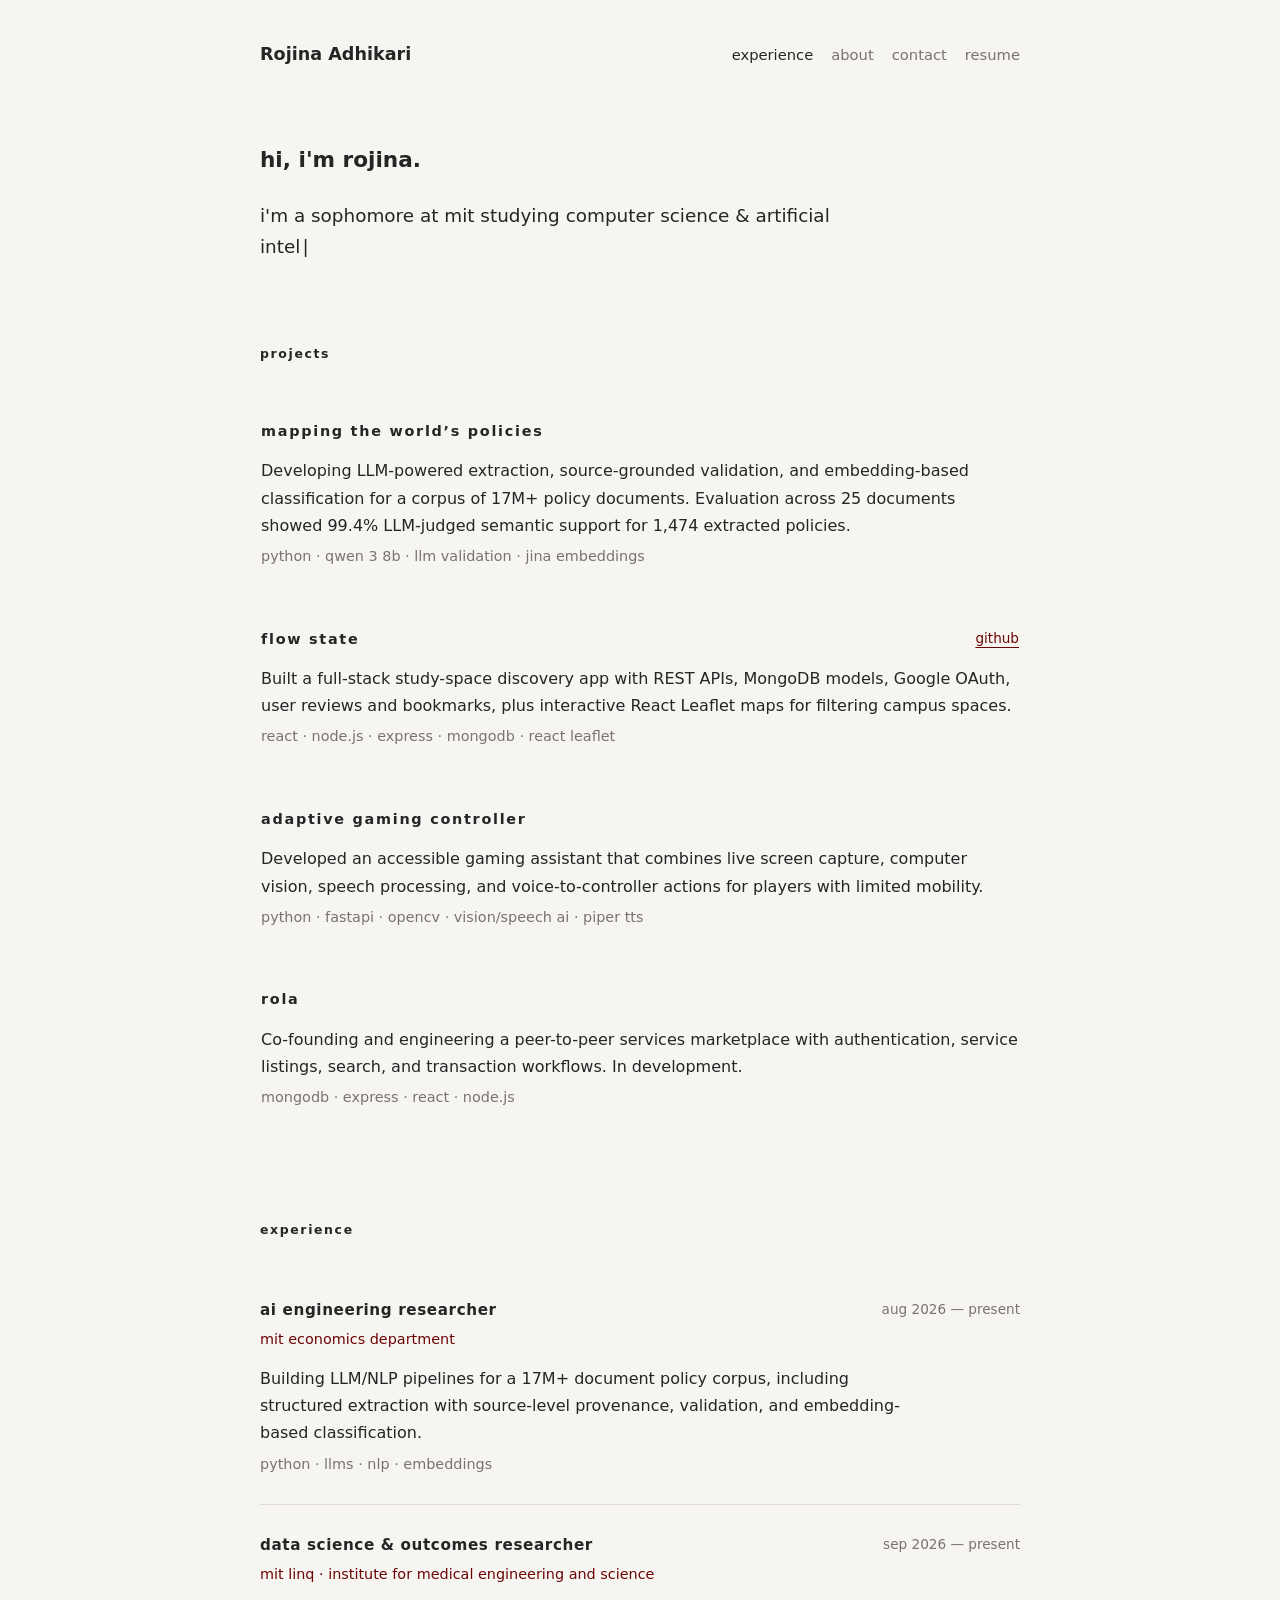
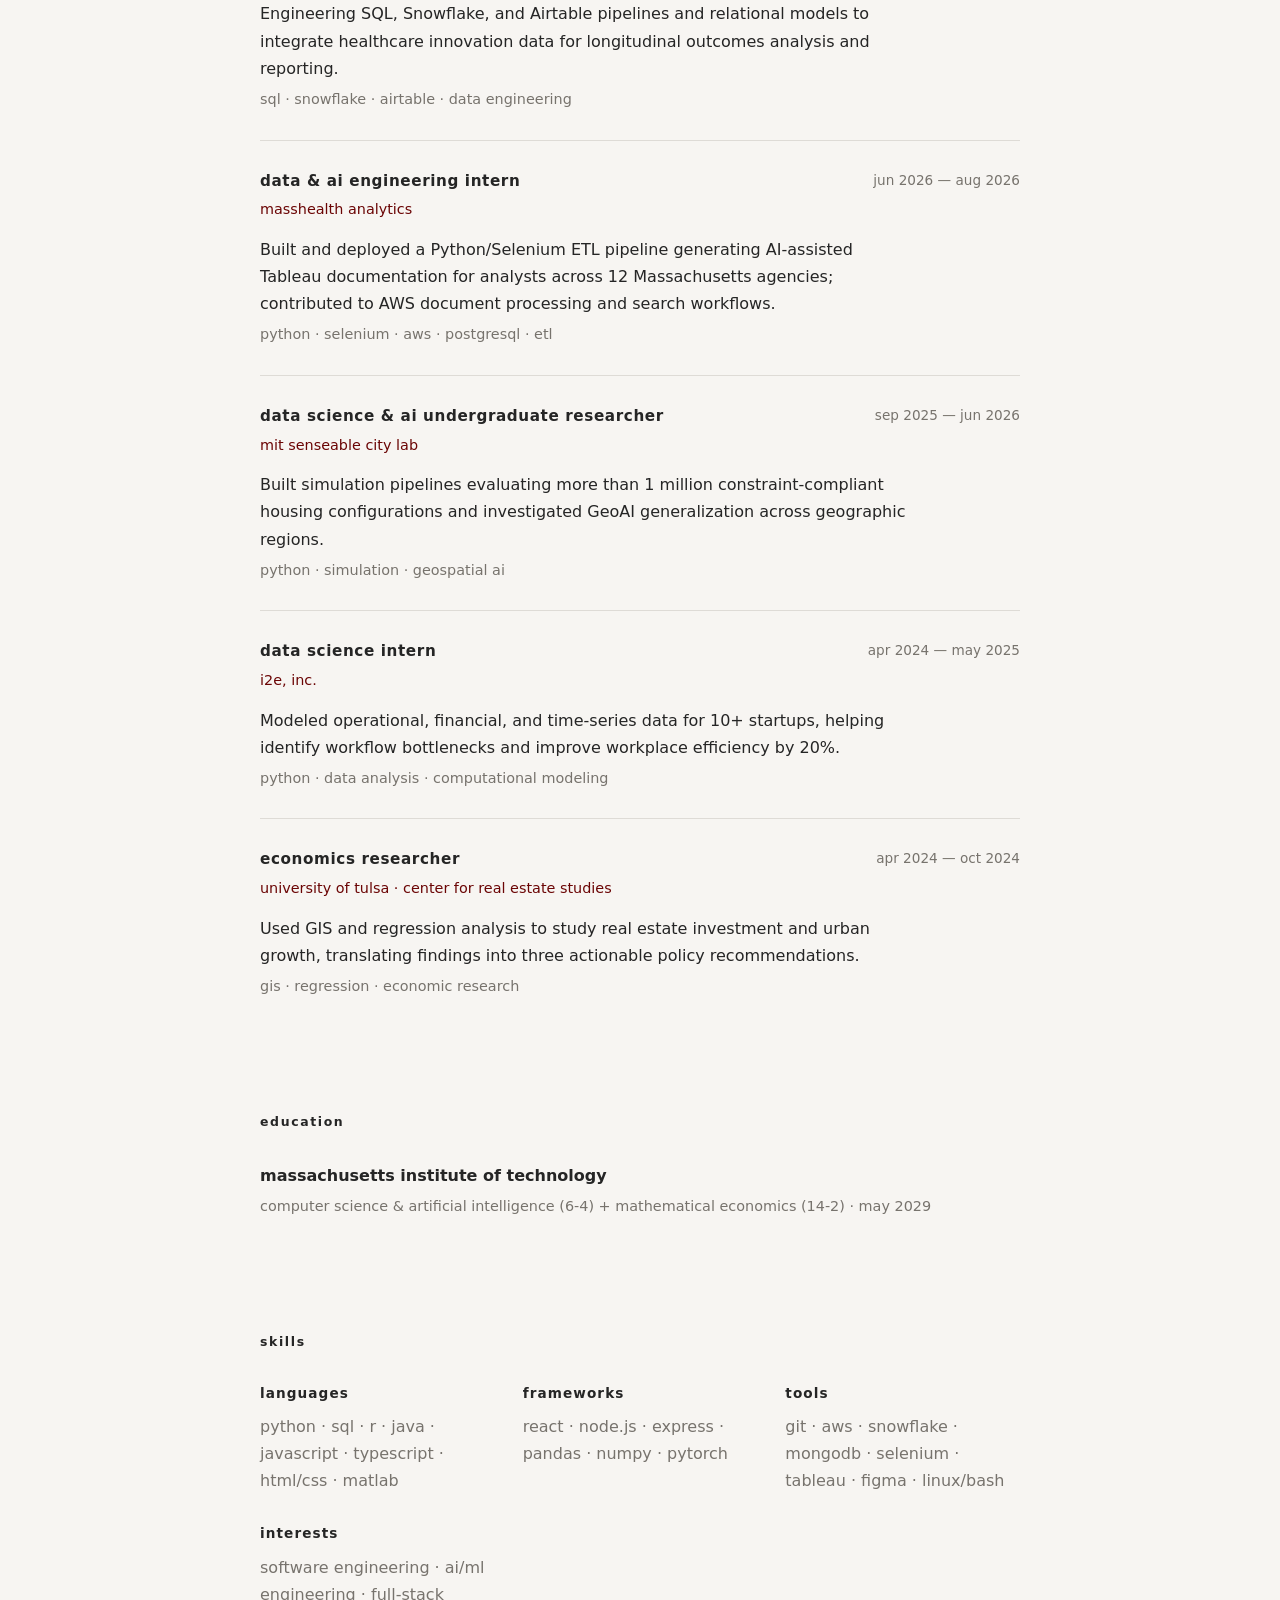
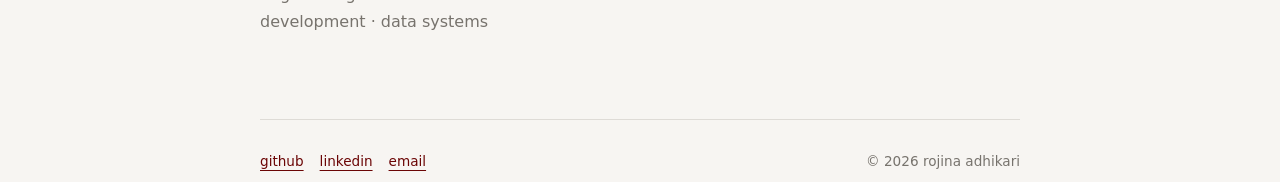
==== commit 1b4f87b6: "Update portfolio content and experience" ====
--- a/index.html
+++ b/index.html
@@ -1,446 +1,231 @@
 <!DOCTYPE html>
+
 <html lang="en">
-
 <head>
-    <meta charset="UTF-8">
-
-    <meta
-        name="viewport"
-        content="width=device-width, initial-scale=1.0"
-    >
-
-    <meta
-        name="description"
-        content="Rojina Adhikari's portfolio featuring software engineering and web development projects."
-    >
-
-    <title>Rojina Adhikari | Portfolio</title>
-
-    <link rel="stylesheet" href="style.css">
-    <script src="script.js" defer></script>
+<meta charset="utf-8"/>
+<meta content="width=device-width, initial-scale=1.0" name="viewport"/>
+<meta content="Rojina Adhikari | MIT computer science and AI student building software, machine learning systems, and data infrastructure." name="description"/>
+<title>Rojina Adhikari | Portfolio</title>
+<link href="style.css" rel="stylesheet"/>
+<script defer="" src="script.js"></script>
 </head>
-
 <body>
-
-    <!-- header -->
-    <header class="site-header">
-
-        <a class="name" href="index.html">
+<!-- header -->
+<header class="site-header">
+<a class="name" href="index.html">
             Rojina Adhikari
         </a>
-
-        <nav aria-label="Main navigation">
-
-            <a
-                href="index.html"
-                aria-current="page"
-            >
+<nav aria-label="Main navigation">
+<a aria-current="page" href="index.html">
                 experience
             </a>
-
-            <a href="about.html">
+<a href="about.html">
                 about
             </a>
-
-            <a href="mailto:rojina@mit.edu">
+<a href="mailto:rojina@mit.edu">
                 contact
             </a>
-
-            <a
-                href="assets/Rojina_Adhikari_Resume_2026.pdf"
-                target="_blank"
-                rel="noopener noreferrer"
-            >
+<a href="assets/resume.pdf" rel="noopener noreferrer" target="_blank">
                 resume
             </a>
-
-        </nav>
-
-    </header>
-
-
-    <main>
-
-        <!-- intro -->
-        <section class="intro">
-
-            <p class="intro-greeting">
-                <span id="typing-greeting"></span>
-            </p>
-
-            <p>
-                <span id="typing-line-1"></span>
-            </p>
-
-            <p>
-                <span id="typing-line-2"></span>
-            </p>
-
-        </section>
-
-
-        <!-- projects -->
-        <section id="projects">
-
-            <h1>projects</h1>
-
-
-            <!-- flow state -->
-            <article class="project-card">
-
-                <div class="entry-heading">
-
-                    <h2 class="project-title">
-
-                        <a
-                            class="project-live-link"
-                            href="https://megna10-rojinaadhikarii-6.onrender.com/"
-                            target="_blank"
-                            rel="noopener noreferrer"
-                            aria-label="Open the Flow State application"
-                        >
-                            flow state
-                        </a>
-
-                    </h2>
-
-                    <div class="project-actions">
-
-                        <span
-                            class="visit-project"
-                            aria-hidden="true"
-                        >
-                            visit project ↗
-                        </span>
-
-                        <a
-                            class="github-link"
-                            href="https://github.com/weblab-class/megna10-rojinaadhikarii"
-                            target="_blank"
-                            rel="noopener noreferrer"
-                            aria-label="View Flow State on GitHub"
-                        >
+</nav>
+</header>
+<main>
+<!-- intro -->
+<section class="intro">
+<p class="intro-greeting">
+<span id="typing-greeting"></span>
+</p>
+<p>
+<span id="typing-line-1"></span>
+</p>
+<p>
+<span id="typing-line-2"></span>
+</p>
+</section>
+<!-- projects -->
+<section id="projects">
+<h1>projects</h1>
+<!-- flow state -->
+<article class="project-card project-placeholder">
+<div class="entry-heading">
+<h2 class="project-title">
+mapping the world’s policies
+</h2>
+<div class="project-actions">
+
+
+</div>
+</div>
+<p class="entry-description">Developing LLM-powered extraction, source-grounded validation, and embedding-based classification for a corpus of 17M+ policy documents. Evaluation across 25 documents showed 99.4% LLM-judged semantic support for 1,474 extracted policies.</p>
+<p class="entry-meta">python · qwen 3 8b · llm validation · jina embeddings</p>
+</article><article class="project-card">
+<div class="entry-heading">
+<h2 class="project-title">
+<a aria-label="Open the Flow State application" class="project-live-link" href="https://megna10-rojinaadhikarii-6.onrender.com/" rel="noopener noreferrer" target="_blank">flow state</a>
+</h2>
+<div class="project-actions">
+<span aria-hidden="true" class="visit-project">visit project ↗</span>
+<a aria-label="View Flow State on GitHub" class="github-link" href="https://github.com/weblab-class/megna10-rojinaadhikarii" rel="noopener noreferrer" target="_blank">
                             github
                         </a>
-
-                    </div>
-
-                </div>
-
-                <p class="entry-description">
-                    a full-stack web app for finding/reviewing campus study spots, tracking daily focus sessions, and organizing tasks.
-                </p>
-
-                <p class="entry-meta">
-                    mongodb · express.js · react.js · node.js
-                </p>
-
-            </article>
-
-
-            <!-- pomodoro timer -->
-            <article class="project-card">
-
-                <div class="entry-heading">
-
-                    <h2 class="project-title">
-
-                        <a
-                            class="project-live-link"
-                            href="https://github.com/rojinaadhikarii/pomodorotimer/releases/latest"
-                            target="_blank"
-                            rel="noopener noreferrer"
-                            aria-label="Download the Pomodoro Timer application"
-                        >
-                            pomodoro timer
-                        </a>
-
-                    </h2>
-
-                    <div class="project-actions">
-
-                        <span
-                            class="visit-project"
-                            aria-hidden="true"
-                        >
-                            download app ↗
-                        </span>
-
-                        <a
-                            class="github-link"
-                            href="https://github.com/rojinaadhikarii/pomodorotimer"
-                            target="_blank"
-                            rel="noopener noreferrer"
-                            aria-label="View Pomodoro Timer on GitHub"
-                        >
-                            github
-                        </a>
-
-                    </div>
-
-                </div>
-
-                <p class="entry-description">
-                    a desktop timer application that logs focus sessions and visualizes weekly study session trends.
-                </p>
-
-                <p class="entry-meta">
-                    python · customtkinter · sqlite · matplotlib
-                </p>
-
-            </article>
-
-
-            <!-- portfolio -->
-            <article class="project-card">
-
-                <div class="entry-heading">
-
-                    <h2 class="project-title">
-
-                        <a
-                            class="project-live-link"
-                            href="index.html"
-                            aria-label="View Rojina Adhikari's personal portfolio"
-                        >
-                            personal portfolio
-                        </a>
-
-                    </h2>
-
-                    <div class="project-actions">
-
-                        <span
-                            class="visit-project"
-                            aria-hidden="true"
-                        >
-                            view project ↗
-                        </span>
-
-                        <a
-                            class="github-link"
-                            href="https://github.com/rojinaadhikarii/rojinaadhikariportfolio"
-                            target="_blank"
-                            rel="noopener noreferrer"
-                            aria-label="View personal portfolio on GitHub"
-                        >
-                            github
-                        </a>
-
-                    </div>
-
-                </div>
-
-                <p class="entry-description">
-                    a responsive personal portfolio personal portfolio to showcase my projects, technical interests, experience, and background.
-                </p>
-
-                <p class="entry-meta">
-                    html · css · javascript · github pages
-                </p>
-
-            </article>
-
-        </section>
-
-
-        <!-- experience -->
-        <section id="experience">
-            <h2 class="section-title">experience</h2>
-
-            <!-- masshealth -->
-            <article class="experience-entry">
-                <div class="experience-heading">
-                    <div>
-                        <h3 class="experience-role">
-                            data analyst intern
-                        </h3>
-
-                        <p class="experience-company">
-                            masshealth analytics
-                        </p>
-                    </div>
-
-                    <p class="experience-date">
-                        may 2026 — present
-                    </p>
-                </div>
-
-                <p class="experience-description">
-                    building validation and automation systems for data analytics
-                    workflows, including a framework for cross-checking LLM-generated
-                    summaries against source datasets and regression testing for
-                    dashboard outputs.
-                </p>
-
-                <p class="entry-meta">
-                    python · selenium · llm validation · regression testing
-                </p>
-            </article>
-
-
-            <!-- mit senseable city lab -->
-            <article class="experience-entry">
-                <div class="experience-heading">
-                    <div>
-                        <h3 class="experience-role">
-                            data science & ai undergraduate researcher
-                        </h3>
-
-                        <p class="experience-company">
-                            mit senseable city lab
-                        </p>
-                    </div>
-
-                    <p class="experience-date">
-                        sep 2025 — present
-                    </p>
-                </div>
-
-                <p class="experience-description">
-                    developing large-scale simulation pipelines that generate over
-                    1 million housing configurations and investigating how ai model
-                    performance changes across geographic regions.
-                </p>
-
-                <p class="entry-meta">
-                    python · data science · simulation · machine learning
-                </p>
-            </article>
-
-
-            <!-- i2e -->
-            <article class="experience-entry">
-                <div class="experience-heading">
-                    <div>
-                        <h3 class="experience-role">
-                            data science intern
-                        </h3>
-
-                        <p class="experience-company">
-                            i2e, inc.
-                        </p>
-                    </div>
-
-                    <p class="experience-date">
-                        apr 2024 — may 2025
-                    </p>
-                </div>
-
-                <p class="experience-description">
-                    developed computational models and analyzed time-series
-                    operational data to study startup workflows, labor allocation,
-                    and automation, contributing to a 20% improvement in workplace
-                    efficiency.
-                </p>
-
-                <p class="entry-meta">
-                    data analysis · time-series modeling · computational modeling
-                </p>
-            </article>
-        </section>
-
-
-        <!-- education -->
-        <section id="education">
-
-            <h2 class="section-title">
+</div>
+</div>
+<p class="entry-description">Built a full-stack study-space discovery app with REST APIs, MongoDB models, Google OAuth, user reviews and bookmarks, plus interactive React Leaflet maps for filtering campus spaces.</p>
+<p class="entry-meta">react · node.js · express · mongodb · react leaflet</p>
+</article>
+<!-- pomodoro timer -->
+<article class="project-card project-placeholder">
+<div class="entry-heading">
+<h2 class="project-title">
+adaptive gaming controller
+</h2>
+<div class="project-actions">
+
+
+</div>
+</div>
+<p class="entry-description">Developed an accessible gaming assistant that combines live screen capture, computer vision, speech processing, and voice-to-controller actions for players with limited mobility.</p>
+<p class="entry-meta">python · fastapi · opencv · vision/speech ai · piper tts</p>
+</article>
+<!-- portfolio -->
+<article class="project-card project-placeholder">
+<div class="entry-heading">
+<h2 class="project-title">
+rola
+</h2>
+<div class="project-actions">
+
+
+</div>
+</div>
+<p class="entry-description">Co-founding and engineering a peer-to-peer services marketplace with authentication, service listings, search, and transaction workflows. In development.</p>
+<p class="entry-meta">mongodb · express · react · node.js</p>
+</article>
+</section>
+<!-- experience -->
+<section id="experience">
+<h2 class="section-title">experience</h2>
+<!-- masshealth -->
+<article class="experience-entry">
+<div class="experience-heading">
+<div>
+<h3 class="experience-role">ai engineering researcher</h3>
+<p class="experience-company">mit economics department</p>
+</div>
+<p class="experience-date">aug 2026 — present</p>
+</div>
+<p class="experience-description">Building LLM/NLP pipelines for a 17M+ document policy corpus, including structured extraction with source-level provenance, validation, and embedding-based classification.</p>
+<p class="entry-meta">python · llms · nlp · embeddings</p>
+</article>
+<!-- mit senseable city lab -->
+<article class="experience-entry">
+<div class="experience-heading">
+<div>
+<h3 class="experience-role">data science &amp; outcomes researcher</h3>
+<p class="experience-company">mit linq · institute for medical engineering and science</p>
+</div>
+<p class="experience-date">sep 2026 — present</p>
+</div>
+<p class="experience-description">Engineering SQL, Snowflake, and Airtable pipelines and relational models to integrate healthcare innovation data for longitudinal outcomes analysis and reporting.</p>
+<p class="entry-meta">sql · snowflake · airtable · data engineering</p>
+</article>
+<!-- i2e -->
+<article class="experience-entry">
+<div class="experience-heading">
+<div>
+<h3 class="experience-role">data &amp; ai engineering intern</h3>
+<p class="experience-company">masshealth analytics</p>
+</div>
+<p class="experience-date">jun 2026 — aug 2026</p>
+</div>
+<p class="experience-description">Built and deployed a Python/Selenium ETL pipeline generating AI-assisted Tableau documentation for analysts across 12 Massachusetts agencies; contributed to AWS document processing and search workflows.</p>
+<p class="entry-meta">python · selenium · aws · postgresql · etl</p>
+</article><article class="experience-entry">
+<div class="experience-heading">
+<div>
+<h3 class="experience-role">data science &amp; ai undergraduate researcher</h3>
+<p class="experience-company">mit senseable city lab</p>
+</div>
+<p class="experience-date">sep 2025 — jun 2026</p>
+</div>
+<p class="experience-description">Built simulation pipelines evaluating more than 1 million constraint-compliant housing configurations and investigated GeoAI generalization across geographic regions.</p>
+<p class="entry-meta">python · simulation · geospatial ai</p>
+</article><article class="experience-entry">
+<div class="experience-heading">
+<div>
+<h3 class="experience-role">data science intern</h3>
+<p class="experience-company">i2e, inc.</p>
+</div>
+<p class="experience-date">apr 2024 — may 2025</p>
+</div>
+<p class="experience-description">Modeled operational, financial, and time-series data for 10+ startups, helping identify workflow bottlenecks and improve workplace efficiency by 20%.</p>
+<p class="entry-meta">python · data analysis · computational modeling</p>
+</article><article class="experience-entry">
+<div class="experience-heading">
+<div>
+<h3 class="experience-role">economics researcher</h3>
+<p class="experience-company">university of tulsa · center for real estate studies</p>
+</div>
+<p class="experience-date">apr 2024 — oct 2024</p>
+</div>
+<p class="experience-description">Used GIS and regression analysis to study real estate investment and urban growth, translating findings into three actionable policy recommendations.</p>
+<p class="entry-meta">gis · regression · economic research</p>
+</article>
+</section>
+<!-- education -->
+<section id="education">
+<h2 class="section-title">
                 education
             </h2>
-
-            <article class="entry">
-
-                <p class="entry-description">
+<article class="entry">
+<p class="entry-description">
                     massachusetts institute of technology
                 </p>
-
-                <p class="entry-meta">
-                    computer science and mathematics · may 2029
-                </p>
-
-            </article>
-
-        </section>
-
-
-        <!-- skills -->
-        <section id="skills">
-
-            <h2 class="section-title">
+<p class="entry-meta">computer science &amp; artificial intelligence (6-4) + mathematical economics (14-2) · may 2029</p>
+</article>
+</section>
+<!-- skills -->
+<section id="skills">
+<h2 class="section-title">
                 skills
             </h2>
-
-            <div class="skills-grid">
-
-                <div class="skill-group">
-                    <h3>languages</h3>
-                    <p>
-                        python · java · javascript · html · css · sql
-                    </p>
-                </div>
-
-                <div class="skill-group">
-                    <h3>frameworks</h3>
-                    <p>
-                        react · node.js · express.js · aws · mongodb
-                    </p>
-                </div>
-
-                <div class="skill-group">
-                    <h3>tools</h3>
-                    <p>
-                        git · github · aws · mongodb · snowflake · tableau · figma · linux/bash
-                    </p>
-                </div>
-
-                <div class="skill-group">
-                    <h3>interests</h3>
-                    <p>
-                        software engineering · full-stack development ·
-                        artificial intelligence · data analysis
-                    </p>
-                </div>
-
-            </div>
-
-        </section>
-
-    </main>
-
-
-    <!-- footer -->
-    <footer>
-
-        <div class="social-links">
-
-            <a
-                href="https://github.com/rojinaadhikarii"
-                target="_blank"
-                rel="noopener noreferrer"
-            >
+<div class="skills-grid">
+<div class="skill-group">
+<h3>languages</h3>
+<p>python · sql · r · java · javascript · typescript · html/css · matlab</p>
+</div>
+<div class="skill-group">
+<h3>frameworks</h3>
+<p>react · node.js · express · pandas · numpy · pytorch</p>
+</div>
+<div class="skill-group">
+<h3>tools</h3>
+<p>git · aws · snowflake · mongodb · selenium · tableau · figma · linux/bash</p>
+</div>
+<div class="skill-group">
+<h3>interests</h3>
+<p>software engineering · ai/ml engineering · full-stack development · data systems</p>
+</div>
+</div>
+</section>
+</main>
+<!-- footer -->
+<footer>
+<div class="social-links">
+<a href="https://github.com/rojinaadhikarii" rel="noopener noreferrer" target="_blank">
                 github
             </a>
-
-            <a
-                href="https://www.linkedin.com/in/rojinaadhikarii"
-                target="_blank"
-                rel="noopener noreferrer"
-            >
+<a href="https://www.linkedin.com/in/rojinaadhikarii" rel="noopener noreferrer" target="_blank">
                 linkedin
             </a>
-
-            <a href="mailto:rojina@mit.edu">
+<a href="mailto:rojina@mit.edu">
                 email
             </a>
-
-        </div>
-
-        <p>
+</div>
+<p>
             © <span id="year"></span> rojina adhikari
         </p>
-
-    </footer>
-
+</footer>
 </body>
-
 </html>
